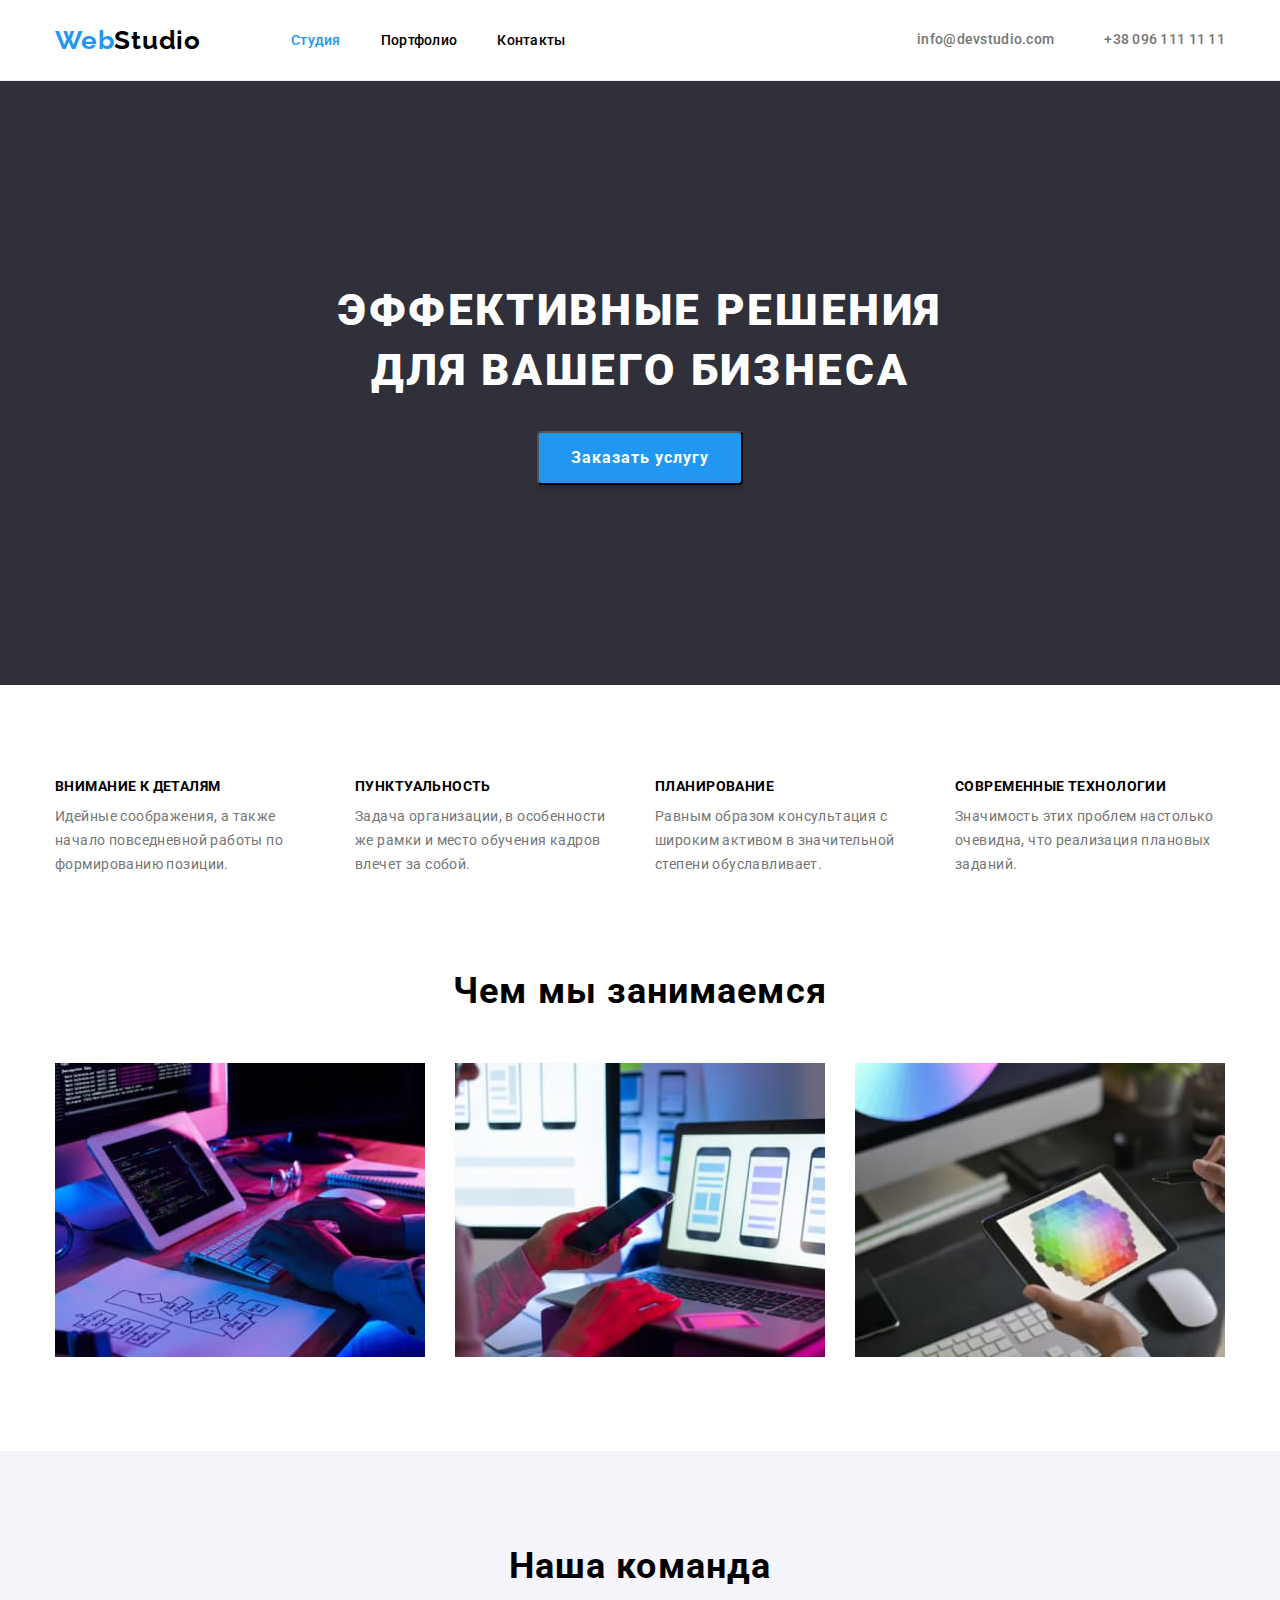
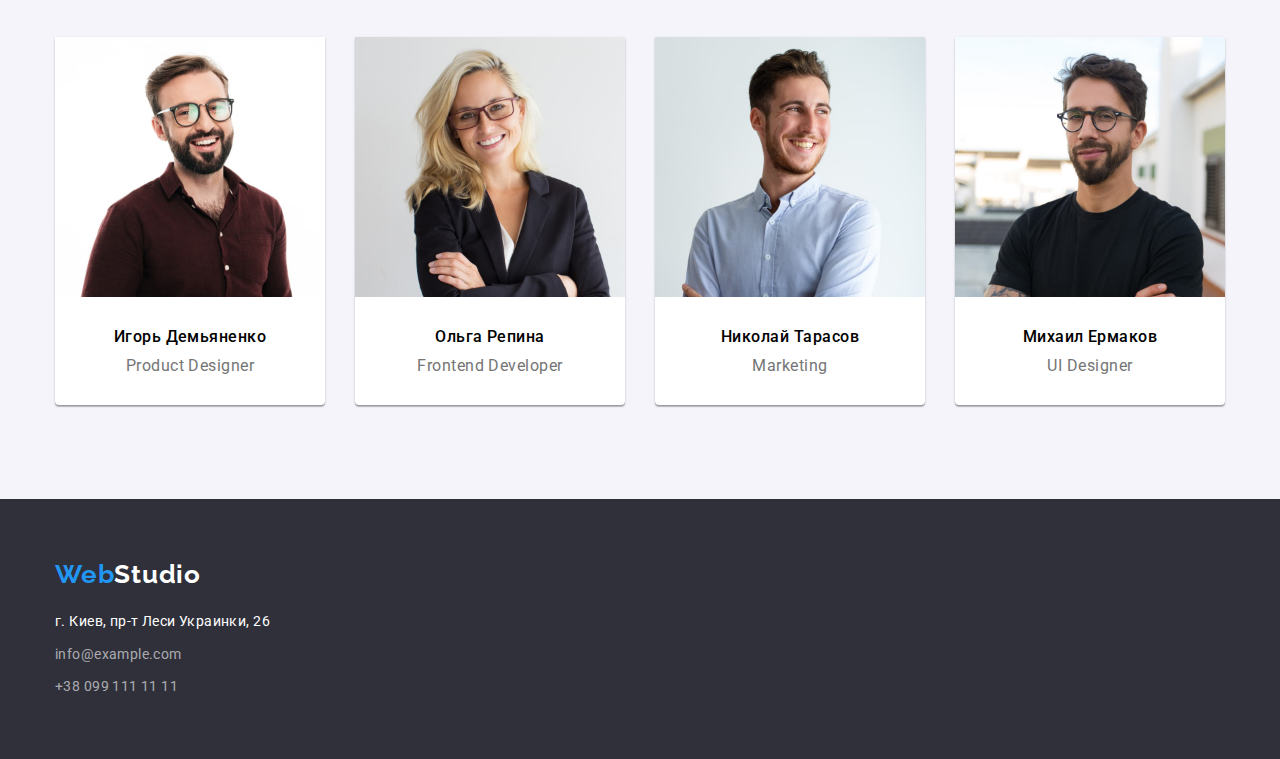
==== index.html @ 09a931b0 "Оптимізація зображень, іконок, створення спрайту" ====
<!DOCTYPE html>
<html lang="ru">
<head>
    <meta charset="UTF-8">
    <meta name="viewport" content="width=device-width, initial-scale=1.0">
    <title>Веб Студия</title>
    <link rel="stylesheet" href="https://cdnjs.cloudflare.com/ajax/libs/modern-normalize/1.0.0/modern-normalize.min.css">
    <link rel="preconnect" href="https://fonts.gstatic.com">
    <link href="https://fonts.googleapis.com/css2?family=Raleway:wght@700&family=Roboto:wght@400;500;700;900&display=swap"
        rel="stylesheet">
    <link rel="stylesheet" href="./css/styles.css" />
</head>
<body>
     <header class="header">
            <div class="container">
                <nav class="navigation">
                    <a class="logo link" lang="en" href=""><span class="logo-part">Web</span>Studio</a>
                    <ul class="navigation-list list">
                        <li class="navigation-item link">
                            <a class="navigation-link link active" href="">Студия</a>
                        </li>
                        <li class="navigation-item link">
                            <a class="navigation-link link" href="./portfolio.html">Портфолио</a>
                        </li>
                        <li class="navigation-item link">
                            <a class="navigation-link link" href="">Контакты</a>
                        </li>
                    </ul>
                </nav>
                <ul class="contact-list list">
                    <li class="contact-items">
                        <a class="contact-mail link" href="mailto:info@devstudio.com">info@devstudio.com</a>
                    </li>
                    <li class="contact-items">
                        <a class="contact-tel link" href="tel:+380961111111">+38 096 111 11 11</a>
                    </li>
                </ul>
            </div>
    </header>    
        <main>
            <!--Секция Hero-->
            <section class="hero">
                <div class="container">
                    <h1 class="hero-title">Эффективные решения для вашего бизнеса</h1>
                    <button class="modal-btn" type="button">Заказать услугу</button>
                </div>
            </section>
            <!--Секция Преимущества-->
            <section class="advantages">
                <div class="container">
                    <h2 class="advantages-title visually-hidden">Преимущества Веб Студии</h2>
                    <ul class="advantages-list list">
                        <li class="advantages-list-item">
                            <h3 class="advantages-list-title">Внимание к деталям</h3>
                            <p class="advantages-description">Идейные соображения, а также начало повседневной работы по формированию
                                позиции.
                            </p>
                        </li>
                        <li class="advantages-list-item">
                            <h3 class="advantages-list-title">Пунктуальность</h3>
                            <p class="advantages-description">Задача организации, в особенности же рамки и место обучения кадров влечет за
                                собой.
                            </p>
                        </li>
                        <li class="advantages-list-item">
                            <h3 class="advantages-list-title">Планирование</h3>
                            <p class="advantages-description">Равным образом консультация с широким активом в значительной степени
                                обуславливает.
                            </p>
                        </li>
                        <li class="advantages-list-item">
                            <h3 class="advantages-list-title">Современные технологии</h3>
                            <p class="advantages-description">Значимость этих проблем настолько очевидна, что реализация плановых заданий.
                            </p>
                        </li>
                    </ul>
                </div>
            </section>
            <!--Род деятельности-->
            <section class="company-skills">
                <div class="container">
                    <h2 class="company-description">Чем мы занимаемся</h2>
                    <ul class="skills list">
                        <li class="skills-gallary-item">
                            <img class="skills-images" src="./images/what-we-do/img-1.jpg" width="370" height="294"
                                alt="Веб разработчик стилизирует сайт с помощью каскадной таблицы стилей." />
                        </li>
                        <li class="skills-gallary-item">
                            <img class="skills-images" src="./images/what-we-do/img-2.jpg" width="370" height="294"
                                alt="Веб дизайнер подбирает дизайн сайта для мобильного телефона." />
                        </li>
                        <li class="skills-gallary-item">
                            <img class="skills-images" src="./images/what-we-do/img-3.jpg" width="370" height="294"
                                alt="Веб дизайнер смотрит на палитру цветов на планшете." />
                        </li>
                    </ul>
                </div>
            </section>
            <!--Наша команда-->
            <section class="team">
                <div class="container">
                    <h2 class="company-description">Наша команда</h2>
                    <ul class="team-list list">
                        <li class="team-list-item">
                            <img class="team-member-photo" src="./images/team/img.jpg" width="270" height="260"
                                alt="Улыбающийся парень с бородой, в очках, бордовой рубашке." />
                           <div class="team-member-description">
                                <h3 class="team-member-name">Игорь Демьяненко</h3>
                                <p class="team-member-job" lang="en">Product Designer</p>
                           </div>
                        </li>
                        <li class="team-list-item">
                            <img class="team-member-photo" src="./images/team/img-1.jpg" width="270" height="260"
                                alt="Улыбающаяся девушка блондинка, в очках и темно-сером пиджаке." />
                            <div class="team-member-description">
                                <h3 class="team-member-name">Ольга Репина</h3>
                                <p class="team-member-job" lang="en">Frontend Developer</p>
                            </div>
                        </li>
                        <li class="team-list-item">
                            <img class="team-member-photo" src="./images/team/img-2.jpg" width="270" height="260"
                                alt="Улыбающийся парень, смотрящий в сторону, в голубой рубашке." />
                            <div class="team-member-description">
                                <h3 class="team-member-name">Николай Тарасов</h3>
                                <p class="team-member-job" lang="en">Marketing</p>
                            </div>
                        </li>
                        <li class="team-list-item">
                            <img class="team-member-photo" src="./images/team/img-3.jpg" width="270" height="260"
                                alt="Улыбающийся парень с бородой, в очках и в черной футболке." />
                           <div class="team-member-description">
                                <h3 class="team-member-name">Михаил Ермаков</h3>
                                <p class="team-member-job" lang="en">UI Designer</p>
                           </div>
                        </li>
                    </ul>
                </div>
            </section>
        </main>
     <footer class="footer">    
            <div class="container">
                <a class="logo link" lang="en" href=""><span class="logo-part">Web</span><span
                        class="logo-dark-background">Studio</span></a>
                <address class="address">
                    <ul class="address-list list">
                        <li class="address-list-item">
                            <a class="address-link link" href="https://goo.gl/maps/c7qryHXfXwKfHJzUA" target="_blank"
                                rel="noopener noreferrer">г. Киев, пр-т Леси Украинки, 26</a>
                        </li>
                        <li class="address-list-item">
                            <a class="address-contact link" href="mailto:info@example.com">info@example.com</a>
                        </li>
                        <li class="address-list-item">
                            <a class="address-contact link" href="tel:+380991111111">+38 099 111 11 11</a>
                        </li>
                    </ul>
                </address>
            </div>
    </footer>
</body>
</html>
---- css/styles.css ----
/* ------COMPONENTS----- */
:root {
  --main-font: 'Roboto', sans-serif;
  --secondary-font: 'Raleway', sans-serif;
  --accent-color: #2196f3;
  --first-alternative-accent-color: #188ce8;
  --second-alternative-accent-color: #2196f3;
  --first-text-color: #212121;
  --second-text-color: #757575;
  --alternative-second-text-color: rgba(255, 255, 255, 0.6);
  --third-text-color: #ffffff;
  --light-background-color: #f5f4fa;
  --dark-background-color: #2f303a;
  --btn-box-shadow-color: 0px 4px 4px rgba(0, 0, 0, 0.15);
  --logo-light-theme-color: #000;
}

body {
  font-family: var(--main-font);
  color: var(--main-text-color);
}

.link {
  text-decoration: none;
  color: var(--main-text-color);
}

.list {
  list-style: none;
}

.address {
  font-style: normal;
}

.active {
  color: var(--accent-color);
}

h1,
h2,
h3,
h4,
h5,
h6,
p {
  margin: 0;
}

ul,
ol {
  margin: 0;
  padding: 0;
}

img {
  display: block;
}

.visually-hidden {
  position: absolute !important;
  clip: rect(1px 1px 1px 1px); /* IE6, IE7 */
  clip: rect(1px, 1px, 1px, 1px);
  padding: 0 !important;
  border: 0 !important;
  height: 1px !important;
  width: 1px !important;
  overflow: hidden;
}
/* ------END COMPONENTS----- */

/* HEADER */

.header {
  display: flex;
  align-items: center;
  border-bottom: 1px solid #ececec;
}

.container {
  margin: 0 auto;
  padding: 0 15px;
  width: 1200px;
}

.header .container {
  display: flex;
  align-items: center;
}

.navigation {
  display: flex;
  align-items: center;
}

.navigation-list {
  display: flex;
  align-items: center;
}

.contact-list,
.contact-items {
  display: flex;
  align-items: center;
}

.contact-list {
  margin-left: auto;
}

.contact-items:not(:last-child) {
  margin-right: 50px;
}

.logo {
  font-family: var(--secondary-font);
  font-weight: 700;
  font-size: 26px;
  line-height: 1.19;
  letter-spacing: 0.03em;
  color: var(--logo-light-theme-color);
  margin-right: 90px;
  padding-top: 24px;
  padding-bottom: 24px;
}

.logo-part {
  color: var(--accent-color);
}

.navigation-item:not(:last-child) {
  margin-right: 40px;
}

.navigation-link {
  font-weight: 500;
  font-size: 14px;
  line-height: 1.14;
  letter-spacing: 0.02em;
}

.navigation-link:hover,
.navigation-link:focus,
.contact:hover,
.contact:focus {
  color: var(--accent-color);
}

.navigation-link,
.contact-mail,
.contact-tel {
  padding-top: 32px;
  padding-bottom: 32px;
}

.contact-mail,
.contact-tel {
  font-weight: 500;
  font-size: 14px;
  line-height: 1.14;
  letter-spacing: 0.02em;
  color: var(--second-text-color);
}

/* HEADER END */

/* HERO */

.hero {
  background-color: var(--dark-background-color);
  text-align: center;
}

.hero .container {
  text-align: center;
  padding-top: 200px;
  padding-bottom: 200px;
}

.hero-title {
  font-weight: 900;
  font-size: 44px;
  line-height: 1.36;
  text-align: center;
  letter-spacing: 0.06em;
  text-transform: uppercase;
  color: var(--third-text-color);
  max-width: 696px;
  margin-left: auto;
  margin-right: auto;
  margin-bottom: 30px;
}

.modal-btn {
  font-family: inherit;
  font-weight: 700;
  font-size: 16px;
  line-height: 1.88;
  text-align: center;
  letter-spacing: 0.06em;
  cursor: pointer;
  border-radius: 4px;
  color: var(--third-text-color);
  background-color: var(--accent-color);
  box-shadow: var(--btn-box-shadow-color);
  min-width: 200px;
  padding: 10px 32px;
}

.modal-btn:hover,
.modal-btn:focus {
  background-color: var(--first-alternative-accent-color);
}

/* HERO END */

/* ПРЕИМУЩЕСТВА */

.advantages {
  padding-top: 94px;
  padding-bottom: 47px;
}

.advantages .container {
  display: flex;
}

.advantages-list {
  display: flex;
  margin-left: -30px;
  margin-top: -30px;
}

.advantages-list-item {
  flex-basis: calc((100% - 120px) / 4);
  margin-left: 30px;
  margin-top: 30px;
}

.advantages-list-title {
  font-weight: 700;
  font-size: 14px;
  line-height: 1.14;
  letter-spacing: 0.03em;
  text-transform: uppercase;
  margin-bottom: 10px;
}

.advantages-description {
  font-size: 14px;
  line-height: 1.71;
  letter-spacing: 0.03em;
  color: var(--second-text-color);
}

/* ПРЕИМУЩЕСТВА END */

/*РОД ДЕЯТЕЛЬНОСТИ*/

.company-skills {
  padding-top: 47px;
  padding-bottom: 94px;
}

.skills {
  display: flex;
  flex-wrap: wrap;
  margin-left: -30px;
  margin-top: -30px;
}

.company-description {
  font-weight: 700;
  font-size: 36px;
  line-height: 1.17;
  text-align: center;
  letter-spacing: 0.03em;
  margin-bottom: 50px;
}

.skills-gallary-item {
  flex-basis: calc((100% - 90px) / 3);
  margin-left: 30px;
  margin-top: 30px;
}

/* END - РОД ДЕЯТЕЛЬНОСТИ */

/* НАША КОМАНДА */

.team {
  background-color: var(--light-background-color);
  padding-bottom: 94px;
  padding-top: 94px;
}

.team-list {
  display: flex;
  flex-wrap: wrap;
  margin-left: -30px;
  margin-top: -30px;
}

.team-list-item {
  box-shadow: 0px 1px 3px rgba(0, 0, 0, 0.12), 0px 1px 1px rgba(0, 0, 0, 0.14),
    0px 2px 1px rgba(0, 0, 0, 0.2);
  border-radius: 0px 0px 4px 4px;
  background-color: var(--third-text-color);
  flex-basis: calc((100% - 120px) / 4);
  margin-left: 30px;
  margin-top: 30px;
}

.team-member-description {
  padding: 30px 15px;
}

.team-member-name {
  font-weight: 500;
  font-size: 16px;
  line-height: 19px;
  text-align: center;
  letter-spacing: 0.03em;
  margin-bottom: 10px;
}

.team-member-job {
  font-size: 16px;
  line-height: 19px;
  text-align: center;
  letter-spacing: 0.03em;
  color: var(--second-text-color);
}

/* НАША КОМАНДА END*/

/* GALLERY */

.project-gallery {
  padding-bottom: 94px;
  padding-top: 94px;
}

.filter-btn-list {
  display: flex;
  text-align: center;
}

.filter-btn-list {
  justify-content: center;
  margin-bottom: 50px;
}

.filter-btn-list-items:not(:last-child) {
  margin-right: 8px;
}

.filter-btn {
  font-family: inherit;
  font-weight: 500;
  font-size: 16px;
  line-height: 1.62;
  text-align: center;
  letter-spacing: 0.03em;
  cursor: pointer;
  background-color: var(--light-background-color);
  border-radius: 4px;
  border: none;
  padding: 6px 22px;
}

.filter-btn:hover,
.filter-btn:focus {
  background-color: var(--second-alternative-accent-color);
  color: var(--third-text-color);
}

.project-list {
  display: flex;
  flex-wrap: wrap;
  margin-left: -30px;
  margin-top: -30px;
}

.project-item {
  flex-basis: calc((100% - 270px) / 3);
  margin-left: 30px;
  margin-top: 30px;
}

.project-item-description {
  padding: 20px 24px;
  border: 1px solid #eeeeee;
  border-top: none;
}

.project-title {
  font-weight: 700;
  font-size: 18px;
  line-height: 2;
  letter-spacing: 0.06em;
  margin-bottom: 4px;
}

.project-description {
  font-size: 16px;
  line-height: 1.88;
  letter-spacing: 0.03em;
  color: var(--second-text-color);
}

/* WORK GALLERY END*/

/* FOOTER */
.footer {
  background-color: var(--dark-background-color);
  padding-top: 60px;
  padding-bottom: 60px;
}

.address-list,
.address-list-item,
.address-contact {
  display: flex;
  flex-direction: column;
}

.footer .logo {
  display: block;
  margin-right: 0;
  margin-bottom: 20px;
  padding: 0;
}

.logo-dark-background {
  color: var(--third-text-color);
}

.address-link {
  font-size: 14px;
  line-height: 1.71;
  letter-spacing: 0.03em;
  color: var(--third-text-color);
}

.address-contact {
  font-size: 14px;
  line-height: 1.71;
  letter-spacing: 0.03em;
  color: var(--alternative-second-text-color);
  display: block;
}

.address-list-item:not(:last-child) {
  margin-bottom: 9px;
}

.address-contact:hover,
.address-contact:focus {
  color: var(--accent-color);
}
/* FOOTER END*/
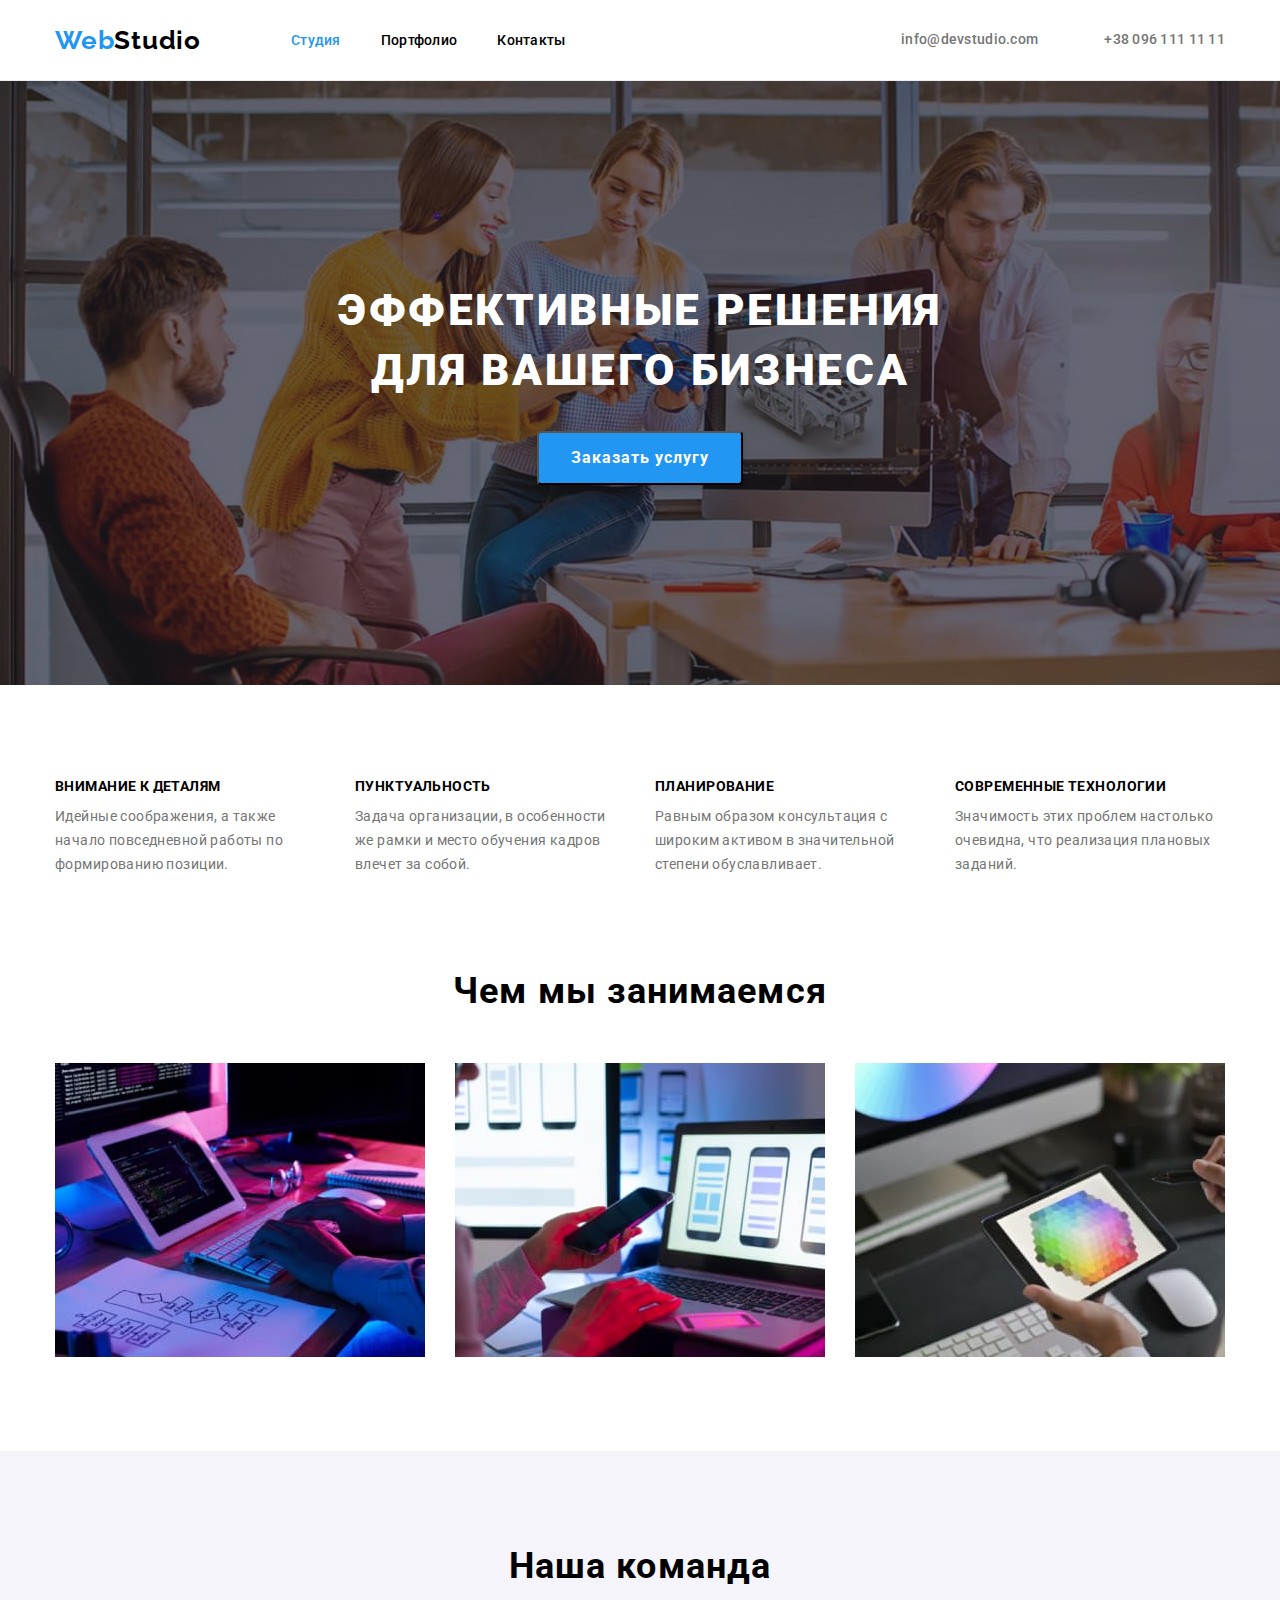
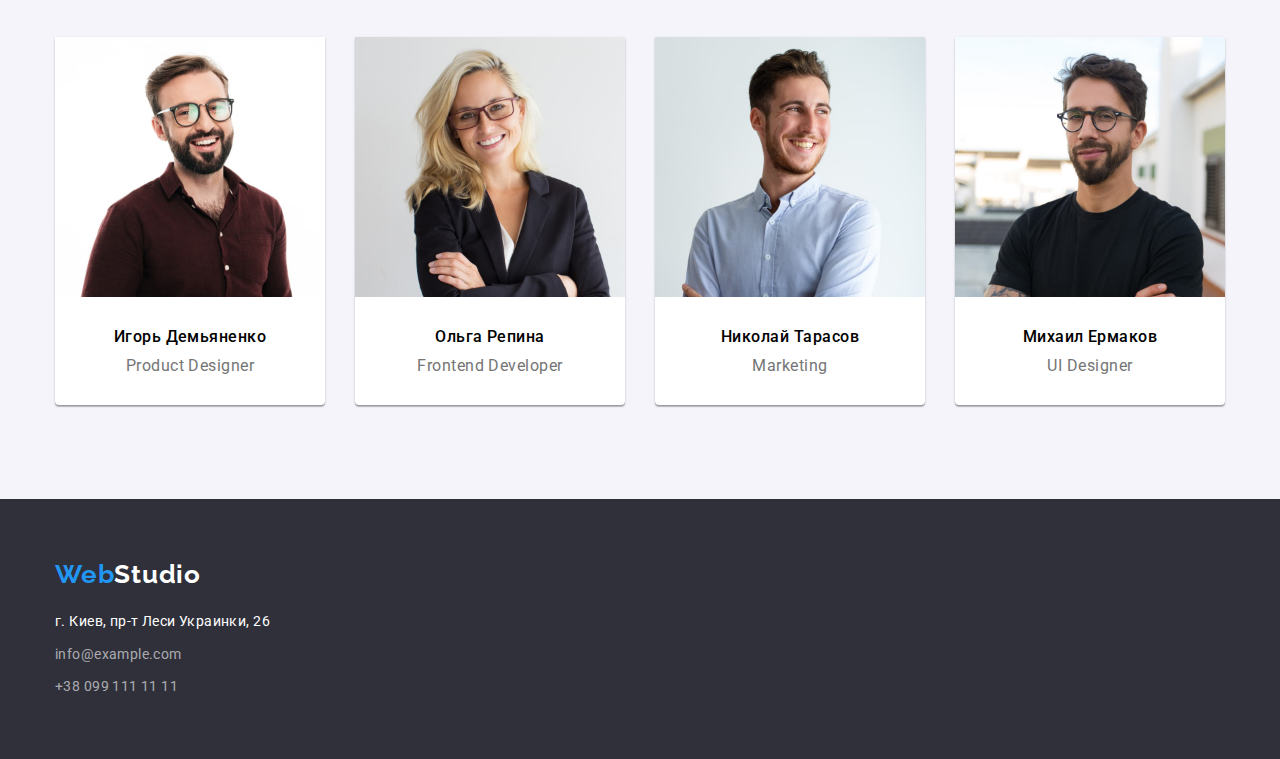
==== commit 9aa1ab7d: "Повна переробка спрайту (свг додані без попередньої оптимізації за Репетою)" ====
--- a/index.html
+++ b/index.html
@@ -29,10 +29,16 @@
                 </nav>
                 <ul class="contact-list list">
                     <li class="contact-items">
-                        <a class="contact-mail link" href="mailto:info@devstudio.com">info@devstudio.com</a>
+                        <a class="contact-mail link" href="mailto:info@devstudio.com">
+                            <svg class="contact-mail-icon icon" width="16" height="12">
+                                <use href="./images/icons.svg#icon-envelope-hover"></use>
+                            </svg>info@devstudio.com</a>
                     </li>
                     <li class="contact-items">
-                        <a class="contact-tel link" href="tel:+380961111111">+38 096 111 11 11</a>
+                        <a class="contact-tel link" href="tel:+380961111111">
+                            <svg class="contact-tel-icon icon" width="16" height="12">
+                                <use href="./images/icons.svg#icon-smartphone"></use>
+                            </svg>+38 096 111 11 11</a>
                     </li>
                 </ul>
             </div>
--- a/css/styles.css
+++ b/css/styles.css
@@ -142,7 +142,13 @@
 .navigation-link:hover,
 .navigation-link:focus,
 .contact:hover,
-.contact:focus {
+.contact:focus,
+.contact-mail:hover,
+.contact-mail:focus,
+.contact-tel:hover,
+.contact-tel:focus,
+.contact-tel-icon:hover,
+.contact-tel-icon:focus {
   color: var(--accent-color);
 }
 
@@ -153,6 +159,10 @@
   padding-bottom: 32px;
 }
 
+.contact-mail-icon {
+  margin-right: 10px;
+}
+
 .contact-mail,
 .contact-tel {
   font-weight: 500;
@@ -167,8 +177,16 @@
 /* HERO */
 
 .hero {
+  text-align: center;
+  max-width: 1600px;
   background-color: var(--dark-background-color);
-  text-align: center;
+  background-image: linear-gradient(
+      rgba(47, 48, 58, 0.4),
+      rgba(47, 48, 58, 0.4)
+    ),
+    url('../images/hero-bgi/background.jpg');
+  background-repeat: no-repeat;
+  background-size: cover;
 }
 
 .hero .container {
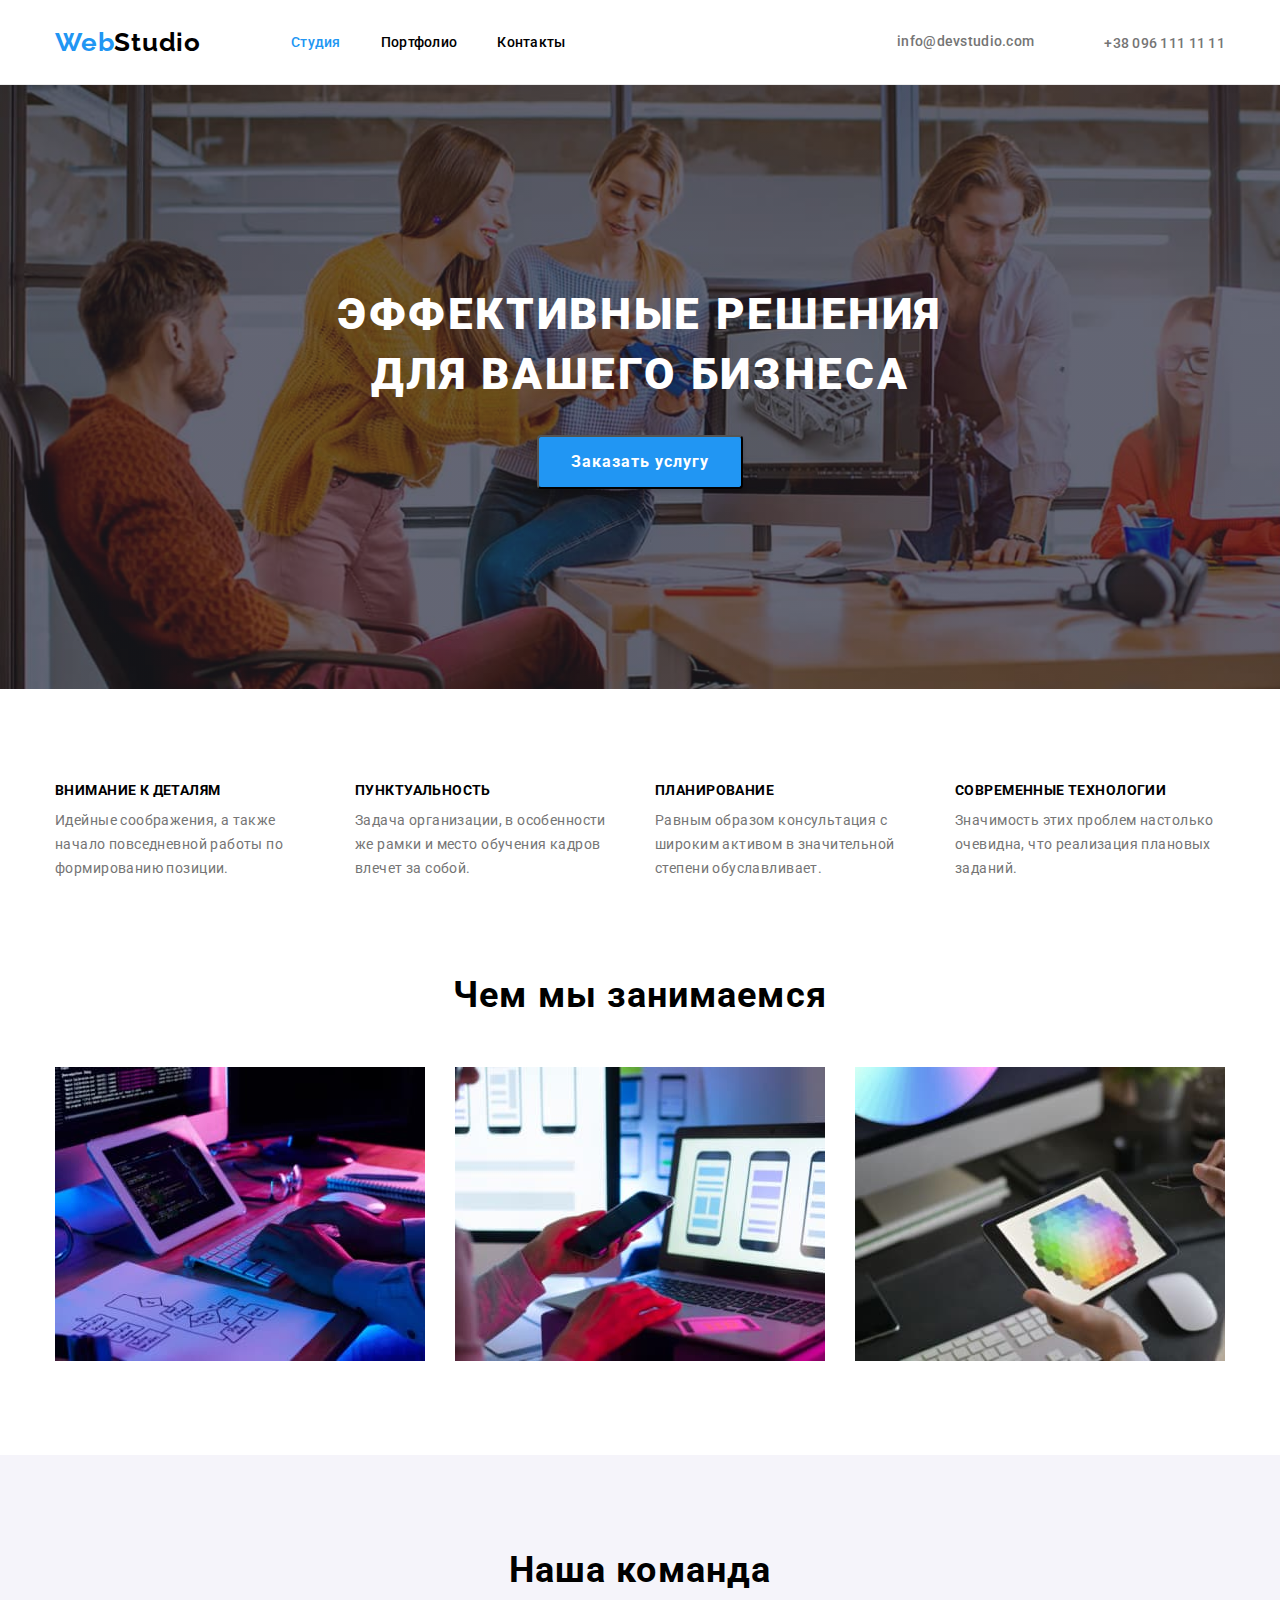
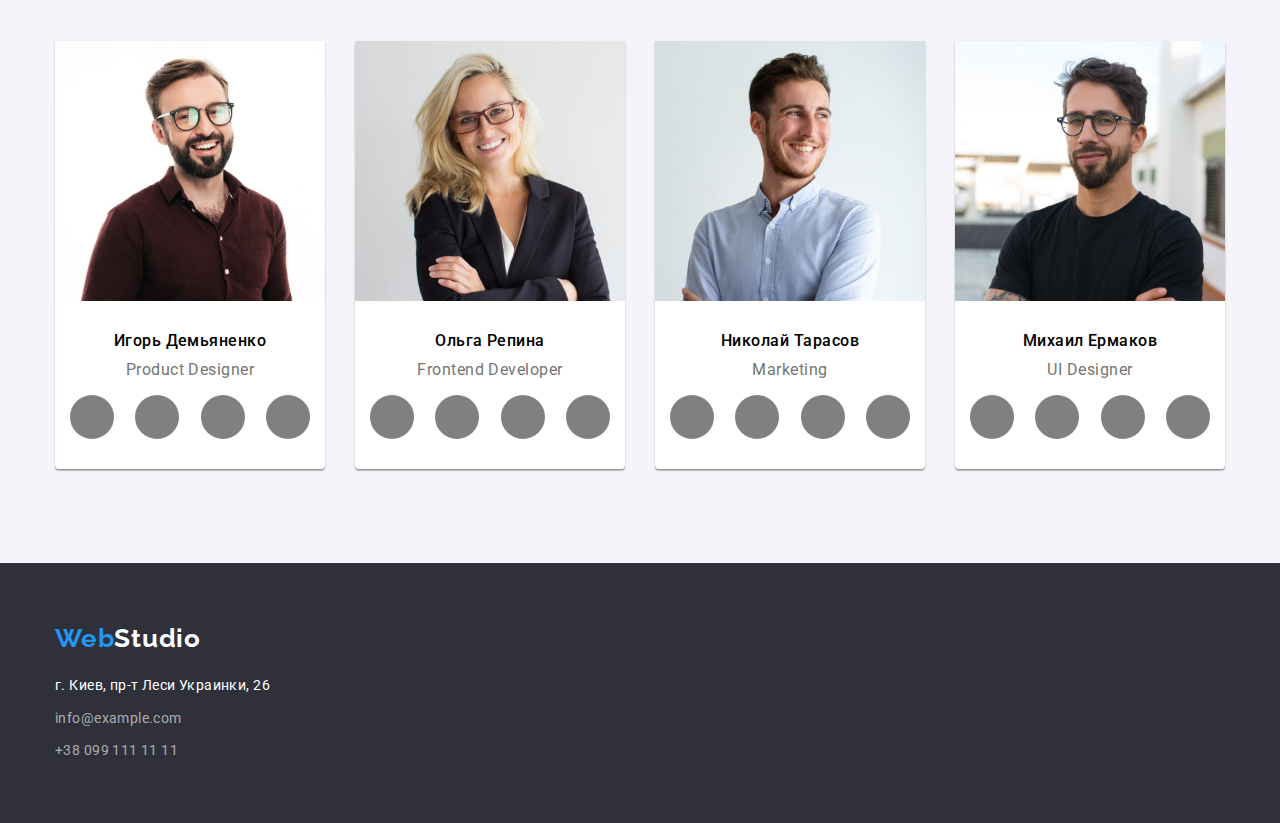
==== commit ff128383: "header icons + our team icons" ====
--- a/index.html
+++ b/index.html
@@ -30,13 +30,13 @@
                 <ul class="contact-list list">
                     <li class="contact-items">
                         <a class="contact-mail link" href="mailto:info@devstudio.com">
-                            <svg class="contact-mail-icon icon" width="16" height="12">
-                                <use href="./images/icons.svg#icon-envelope-hover"></use>
+                            <svg class="contact-mail-icon" width="16" height="12">
+                                <use href="./images/icons.svg#icon-envelope"></use>
                             </svg>info@devstudio.com</a>
                     </li>
                     <li class="contact-items">
                         <a class="contact-tel link" href="tel:+380961111111">
-                            <svg class="contact-tel-icon icon" width="16" height="12">
+                            <svg class="contact-tel-icon" width="10" height="16">
                                 <use href="./images/icons.svg#icon-smartphone"></use>
                             </svg>+38 096 111 11 11</a>
                     </li>
@@ -113,6 +113,36 @@
                            <div class="team-member-description">
                                 <h3 class="team-member-name">Игорь Демьяненко</h3>
                                 <p class="team-member-job" lang="en">Product Designer</p>
+                                <ul class="social-list">
+                                    <li class="social-list-item list">
+                                        <a href="" class="social-list-link link">
+                                            <svg class="social-list-icon" width="20" height="20">
+                                                <use href="./images/icons.svg#icon-instagram"></use>
+                                            </svg>
+                                        </a>
+                                    </li>
+                                    <li class="social-list-item list">
+                                        <a href="" class="social-list-link link">
+                                            <svg class="social-list-icon" width="20" height="20">
+                                                 <use href="./images/icons.svg#icon-twitter"></use>
+                                            </svg>
+                                        </a>
+                                    </li>
+                                    <li class="social-list-item list">
+                                        <a href="" class="social-list-link link">
+                                            <svg class="social-list-icon" width="20" height="20">
+                                                <use href="./images/icons.svg#icon-facebook"></use>
+                                            </svg>
+                                        </a>
+                                    </li>
+                                    <li class="social-list-item list">
+                                        <a href="" class="social-list-link link">
+                                            <svg class="social-list-icon" width="20" height="20">
+                                                <use href="./images/icons.svg#icon-linkedin"></use>
+                                         </svg>
+                                        </a>
+                                    </li>
+                                </ul>
                            </div>
                         </li>
                         <li class="team-list-item">
@@ -121,6 +151,36 @@
                             <div class="team-member-description">
                                 <h3 class="team-member-name">Ольга Репина</h3>
                                 <p class="team-member-job" lang="en">Frontend Developer</p>
+                                <ul class="social-list">
+                                    <li class="social-list-item list">
+                                        <a href="" class="social-list-link link">
+                                            <svg class="social-list-icon" width="20" height="20">
+                                                <use href="./images/icons.svg#icon-instagram"></use>
+                                            </svg>
+                                        </a>
+                                    </li>
+                                    <li class="social-list-item list">
+                                        <a href="" class="social-list-link link">
+                                            <svg class="social-list-icon" width="20" height="20">
+                                                <use href="./images/icons.svg#icon-twitter"></use>
+                                            </svg>
+                                        </a>
+                                    </li>
+                                    <li class="social-list-item list">
+                                        <a href="" class="social-list-link link">
+                                            <svg class="social-list-icon" width="20" height="20">
+                                                <use href="./images/icons.svg#icon-facebook"></use>
+                                            </svg>
+                                        </a>
+                                    </li>
+                                    <li class="social-list-item list">
+                                        <a href="" class="social-list-link link">
+                                            <svg class="social-list-icon" width="20" height="20">
+                                                <use href="./images/icons.svg#icon-linkedin"></use>
+                                            </svg>
+                                        </a>
+                                    </li>
+                                </ul>
                             </div>
                         </li>
                         <li class="team-list-item">
@@ -129,6 +189,36 @@
                             <div class="team-member-description">
                                 <h3 class="team-member-name">Николай Тарасов</h3>
                                 <p class="team-member-job" lang="en">Marketing</p>
+                                <ul class="social-list">
+                                    <li class="social-list-item list">
+                                        <a href="" class="social-list-link link">
+                                            <svg class="social-list-icon" width="20" height="20">
+                                                <use href="./images/icons.svg#icon-instagram"></use>
+                                            </svg>
+                                        </a>
+                                    </li>
+                                    <li class="social-list-item list">
+                                        <a href="" class="social-list-link link">
+                                            <svg class="social-list-icon" width="20" height="20">
+                                                <use href="./images/icons.svg#icon-twitter"></use>
+                                            </svg>
+                                        </a>
+                                    </li>
+                                    <li class="social-list-item list">
+                                        <a href="" class="social-list-link link">
+                                            <svg class="social-list-icon" width="20" height="20">
+                                                <use href="./images/icons.svg#icon-facebook"></use>
+                                            </svg>
+                                        </a>
+                                    </li>
+                                    <li class="social-list-item list">
+                                        <a href="" class="social-list-link link">
+                                            <svg class="social-list-icon" width="20" height="20">
+                                                <use href="./images/icons.svg#icon-linkedin"></use>
+                                            </svg>
+                                        </a>
+                                    </li>
+                                </ul>
                             </div>
                         </li>
                         <li class="team-list-item">
@@ -137,6 +227,36 @@
                            <div class="team-member-description">
                                 <h3 class="team-member-name">Михаил Ермаков</h3>
                                 <p class="team-member-job" lang="en">UI Designer</p>
+                                <ul class="social-list">
+                                    <li class="social-list-item list">
+                                        <a href="" class="social-list-link link">
+                                            <svg class="social-list-icon" width="20" height="20">
+                                                <use href="./images/icons.svg#icon-instagram"></use>
+                                            </svg>
+                                        </a>
+                                    </li>
+                                    <li class="social-list-item list">
+                                        <a href="" class="social-list-link link">
+                                            <svg class="social-list-icon" width="20" height="20">
+                                                <use href="./images/icons.svg#icon-twitter"></use>
+                                            </svg>
+                                        </a>
+                                    </li>
+                                    <li class="social-list-item list">
+                                        <a href="" class="social-list-link link">
+                                            <svg class="social-list-icon" width="20" height="20">
+                                                <use href="./images/icons.svg#icon-facebook"></use>
+                                            </svg>
+                                        </a>
+                                    </li>
+                                    <li class="social-list-item list">
+                                        <a href="" class="social-list-link link">
+                                            <svg class="social-list-icon" width="20" height="20">
+                                                <use href="./images/icons.svg#icon-linkedin"></use>
+                                            </svg>
+                                        </a>
+                                    </li>
+                                </ul>
                            </div>
                         </li>
                     </ul>
--- a/css/styles.css
+++ b/css/styles.css
@@ -3,8 +3,7 @@
   --main-font: 'Roboto', sans-serif;
   --secondary-font: 'Raleway', sans-serif;
   --accent-color: #2196f3;
-  --first-alternative-accent-color: #188ce8;
-  --second-alternative-accent-color: #2196f3;
+  --alternative-accent-color: #188ce8;
   --first-text-color: #212121;
   --second-text-color: #757575;
   --alternative-second-text-color: rgba(255, 255, 255, 0.6);
@@ -146,10 +145,13 @@
 .contact-mail:hover,
 .contact-mail:focus,
 .contact-tel:hover,
-.contact-tel:focus,
-.contact-tel-icon:hover,
-.contact-tel-icon:focus {
+.contact-tel:focus {
   color: var(--accent-color);
+}
+
+.contact-mail:hover .contact-mail-icon,
+.contact-mail:focus .contact-tel-icon {
+  fill: currentColor;
 }
 
 .navigation-link,
@@ -158,9 +160,10 @@
   padding-top: 32px;
   padding-bottom: 32px;
 }
-
-.contact-mail-icon {
+.contact-mail-icon,
+.contact-tel-icon {
   margin-right: 10px;
+  cursor: pointer;
 }
 
 .contact-mail,
@@ -179,6 +182,7 @@
 .hero {
   text-align: center;
   max-width: 1600px;
+  margin: 0 auto;
   background-color: var(--dark-background-color);
   background-image: linear-gradient(
       rgba(47, 48, 58, 0.4),
@@ -227,7 +231,7 @@
 
 .modal-btn:hover,
 .modal-btn:focus {
-  background-color: var(--first-alternative-accent-color);
+  background-color: var(--alternative-accent-color);
 }
 
 /* HERO END */
@@ -348,6 +352,33 @@
   text-align: center;
   letter-spacing: 0.03em;
   color: var(--second-text-color);
+  margin-bottom: 16px;
+}
+
+.social-list-link {
+  display: flex;
+  align-items: center;
+  justify-content: center;
+  width: 44px;
+  height: 44px;
+  border-radius: 50%;
+  background-color: grey;
+}
+
+.social-list-link:hover .social-list-icon,
+.social-list-link:focus .social-list-icon {
+  fill: var(--third-text-color);
+}
+
+.social-list-link:hover,
+.social-list-link:focus {
+  background-color: var(--accent-color);
+}
+
+.social-list {
+  display: flex;
+  align-items: center;
+  justify-content: space-between;
 }
 
 /* НАША КОМАНДА END*/
@@ -389,7 +420,7 @@
 
 .filter-btn:hover,
 .filter-btn:focus {
-  background-color: var(--second-alternative-accent-color);
+  background-color: var(--accent-color);
   color: var(--third-text-color);
 }
 
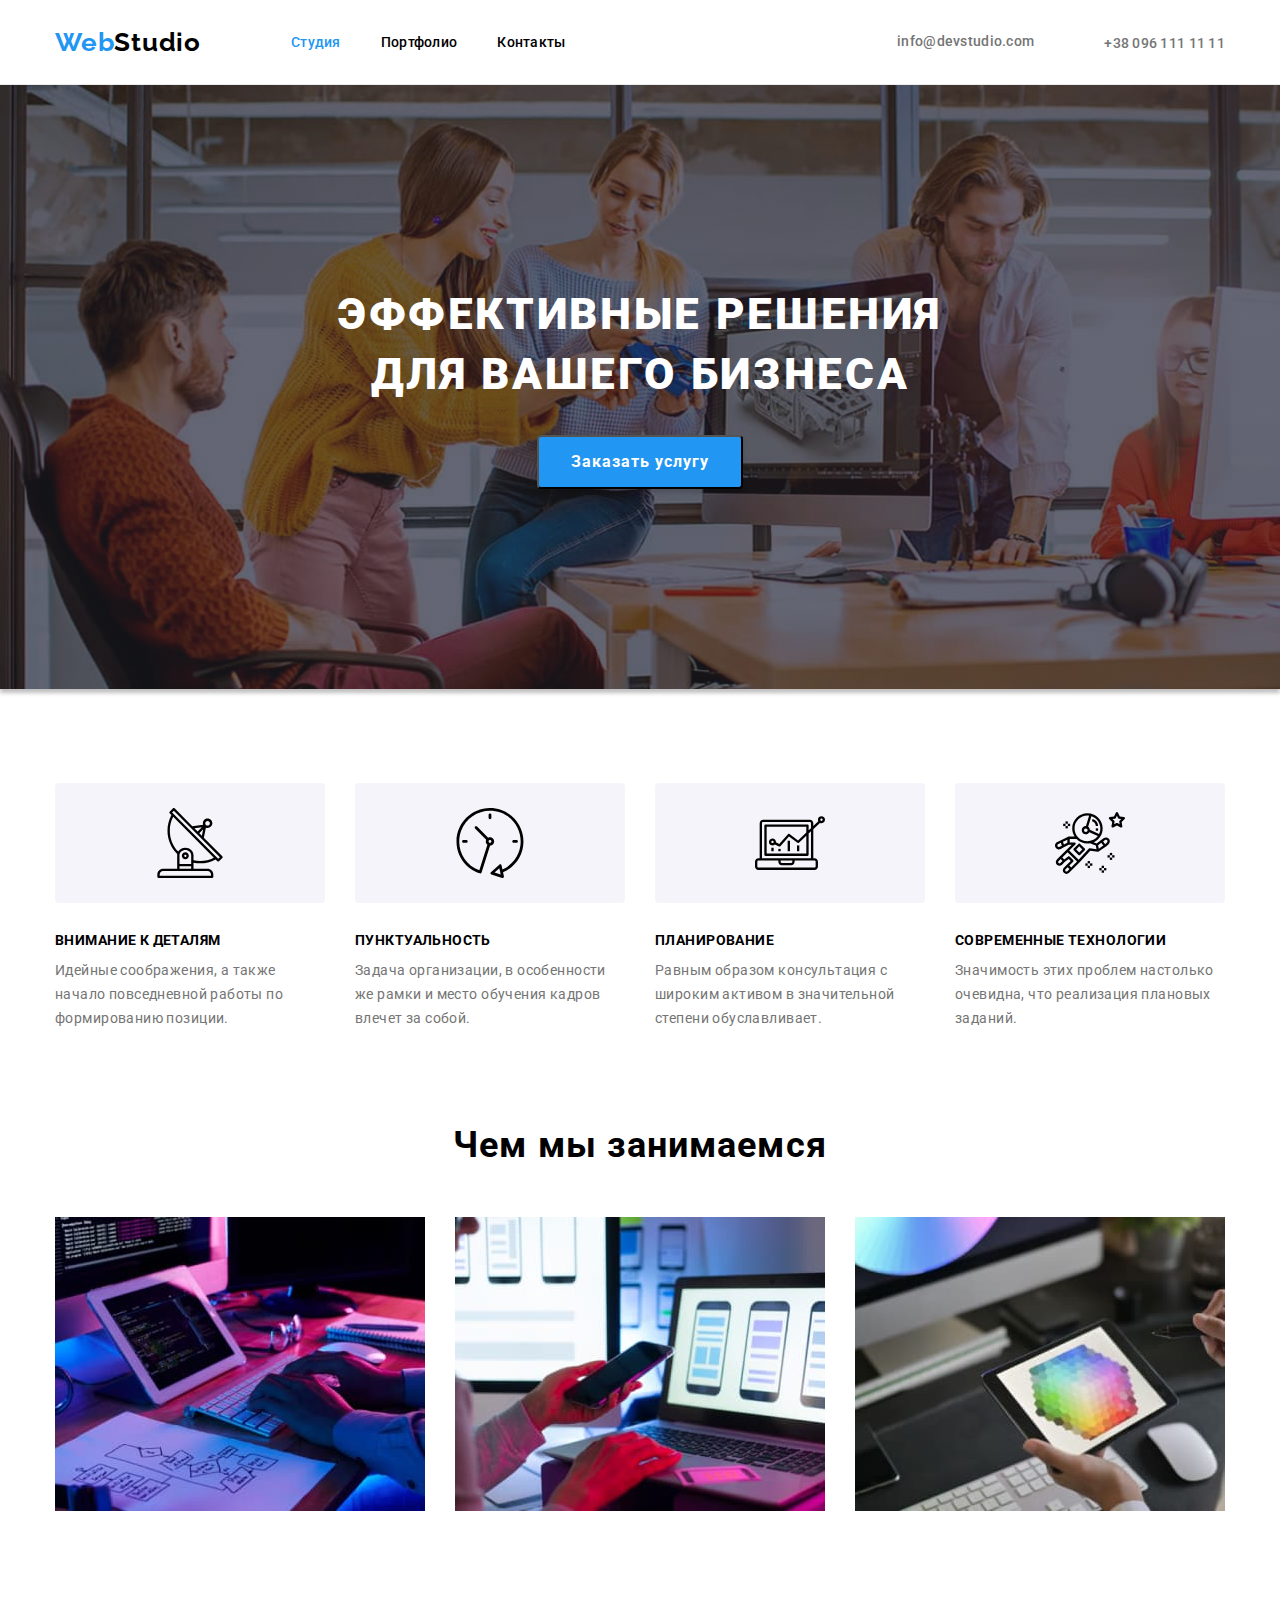
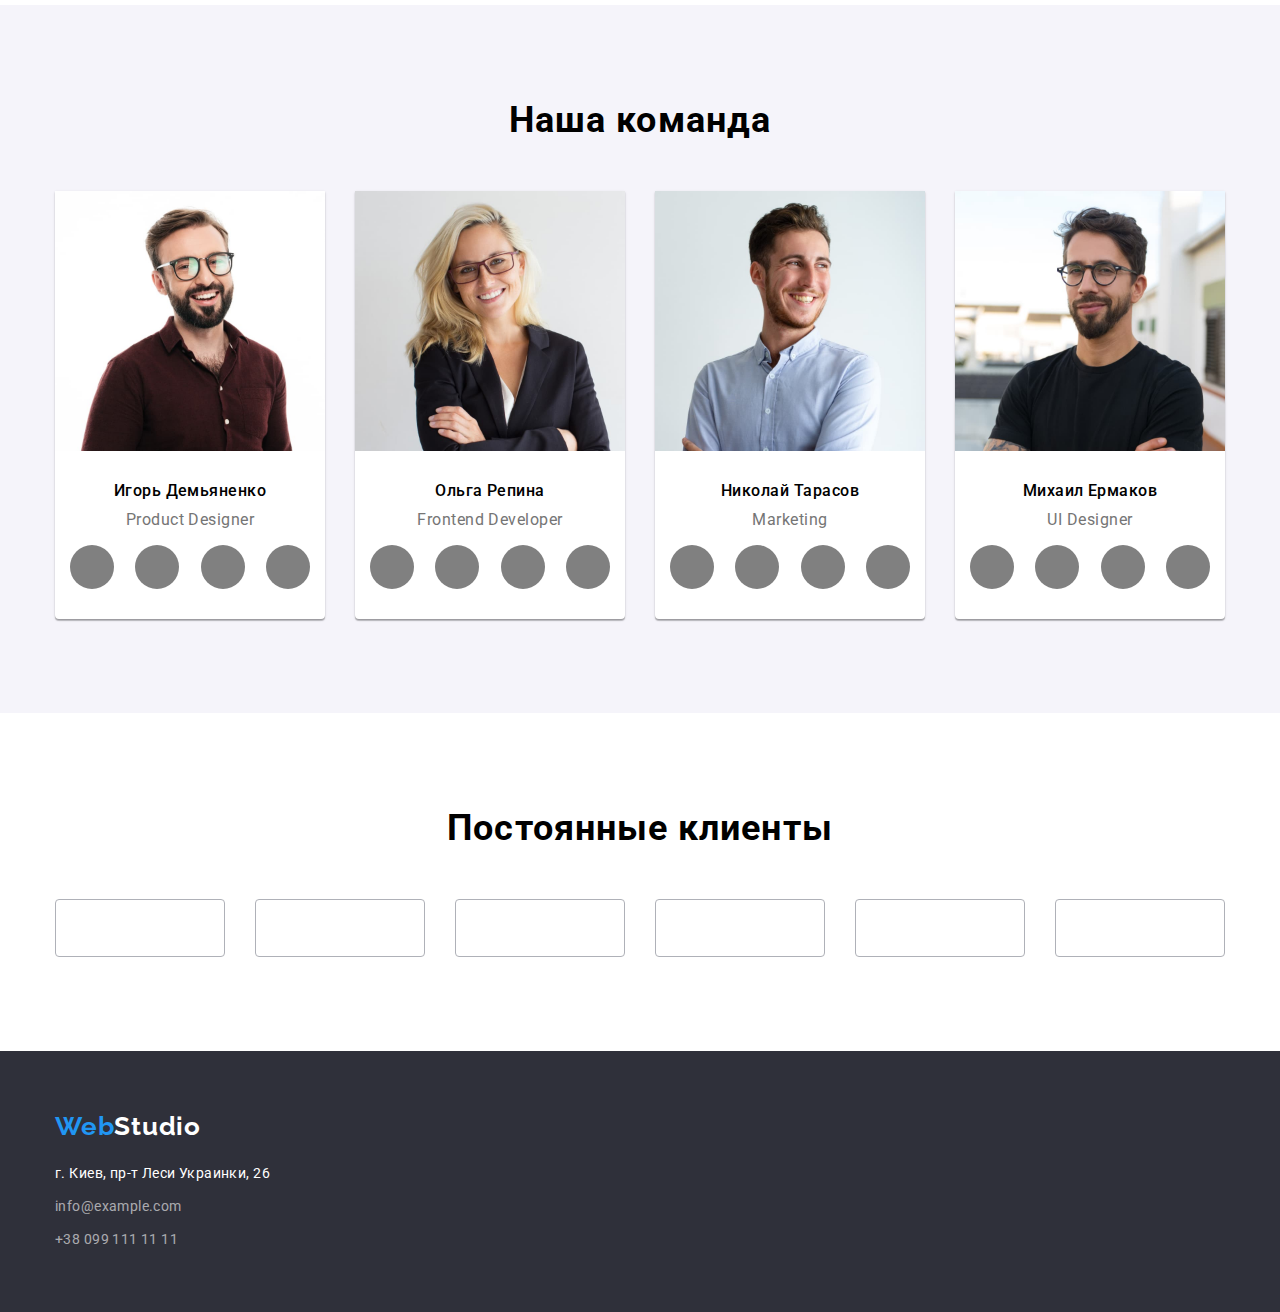
==== commit cb4456cf: "секция постоянные клиенты+преимущества" ====
--- a/index.html
+++ b/index.html
@@ -55,26 +55,47 @@
             <section class="advantages">
                 <div class="container">
                     <h2 class="advantages-title visually-hidden">Преимущества Веб Студии</h2>
+                    
                     <ul class="advantages-list list">
                         <li class="advantages-list-item">
+                            <div class="advantages-icon-box">
+                                <svg class="advantages-icon" width="70" height="70">
+                                    <use href="./images/icons.svg#icon-antenna"></use>
+                                </svg>
+                            </div>
                             <h3 class="advantages-list-title">Внимание к деталям</h3>
                             <p class="advantages-description">Идейные соображения, а также начало повседневной работы по формированию
                                 позиции.
                             </p>
                         </li>
                         <li class="advantages-list-item">
+                            <div class="advantages-icon-box">
+                                <svg class="advantages-icon" width="70" height="70">
+                                    <use href="./images/icons.svg#icon-clock"></use>
+                                </svg>
+                            </div>
                             <h3 class="advantages-list-title">Пунктуальность</h3>
                             <p class="advantages-description">Задача организации, в особенности же рамки и место обучения кадров влечет за
                                 собой.
                             </p>
                         </li>
                         <li class="advantages-list-item">
+                            <div class="advantages-icon-box">
+                                <svg class="advantages-icon" width="70" height="70">
+                                    <use href="./images/icons.svg#icon-diagram"></use>
+                                </svg>
+                            </div>
                             <h3 class="advantages-list-title">Планирование</h3>
                             <p class="advantages-description">Равным образом консультация с широким активом в значительной степени
                                 обуславливает.
                             </p>
                         </li>
                         <li class="advantages-list-item">
+                            <div class="advantages-icon-box">
+                                <svg class="advantages-icon" width="70" height="70">
+                                    <use href="./images/icons.svg#icon-astronaut"></use>
+                                </svg>
+                            </div>
                             <h3 class="advantages-list-title">Современные технологии</h3>
                             <p class="advantages-description">Значимость этих проблем настолько очевидна, что реализация плановых заданий.
                             </p>
@@ -258,6 +279,57 @@
                                     </li>
                                 </ul>
                            </div>
+                        </li>
+                    </ul>
+                </div>
+            </section>
+
+            <!--Секция Клиенты-->
+            <section class="regular-customers">
+                <div class="container">
+                    <h2 class="company-description">Постоянные клиенты</h2>
+                      <ul class="regular-customers-list list">
+                        <li class="regular-customers-list-item">
+                            <a class="regular-customers-icon-box">
+                                <svg class="regular-customers-icon" width="44" height="49">
+                                    <use href="./images/icons.svg#icon-logo-1"></use>
+                                </svg>
+                            </a>
+                        </li>
+                        <li class="regular-customers-list-item">
+                            <a class="regular-customers-icon-box">
+                                <svg class="regular-customers-icon" width="40" height="52">
+                                    <use href="./images/icons.svg#icon-logo-2"></use>
+                                </svg>
+                            </a>
+                        </li>
+                        <li class="regular-customers-list-item">
+                            <a class="regular-customers-icon-box">
+                                <svg class="regular-customers-icon" width="41" height="42">
+                                    <use href="./images/icons.svg#icon-logo-3"></use>
+                                </svg>
+                            </a>
+                        </li>
+                        <li class="regular-customers-list-item">
+                            <a class="regular-customers-icon-box">
+                                <svg class="regular-customers-icon" width="80" height="42">
+                                    <use href="./images/icons.svg#icon-logo-4"></use>
+                                </svg>
+                            </a>
+                        </li>
+                        <li class="regular-customers-list-item">
+                            <a class="regular-customers-icon-box">
+                                <svg class="regular-customers-icon" width="60" height="46">
+                                    <use href="./images/icons.svg#icon-logo-5"></use>
+                                </svg>
+                            </a>
+                        </li>
+                        <li class="regular-customers-list-item">
+                            <a class="regular-customers-icon-box">
+                                <svg class="regular-customers-icon" width="88" height="44">
+                                    <use href="./images/icons.svg#icon-logo-6"></use>
+                                </svg>
+                            </a>
                         </li>
                     </ul>
                 </div>
--- a/css/styles.css
+++ b/css/styles.css
@@ -191,6 +191,7 @@
     url('../images/hero-bgi/background.jpg');
   background-repeat: no-repeat;
   background-size: cover;
+  box-shadow: 0px 4px 4px rgba(0, 0, 0, 0.25);
 }
 
 .hero .container {
@@ -259,6 +260,17 @@
   margin-top: 30px;
 }
 
+.advantages-icon-box {
+  display: flex;
+  align-items: center;
+  justify-content: center;
+  background: var(--light-background-color);
+  border-radius: 4px;
+  width: 270px;
+  height: 120px;
+  margin-bottom: 30px;
+}
+
 .advantages-list-title {
   font-weight: 700;
   font-size: 14px;
@@ -460,6 +472,41 @@
 
 /* WORK GALLERY END*/
 
+/* REGULAR CUSTOMERS*/
+
+.regular-customers {
+  display: flex;
+  padding-top: 94px;
+  padding-bottom: 94px;
+}
+
+.regular-customers-list {
+  display: flex;
+  flex-wrap: wrap;
+  justify-content: center;
+  margin-left: -30px;
+  margin-top: -30px;
+}
+
+.regular-customers-list-item {
+  display: flex;
+  justify-content: center;
+  align-items: center;
+  flex-basis: calc((100% - 180px) / 6);
+  margin-left: 30px;
+  margin-top: 30px;
+  border: 1px solid #afb1b8;
+  box-sizing: border-box;
+  border-radius: 4px;
+}
+
+.regular-customers-icon-box:hover .regular-customers-icon,
+.regular-customers-icon-box:focus .regular-customers-icon {
+  fill: var(--accent-color);
+  border-color: var(--accent-color);
+}
+/*END REGULAR CUSTOMER*/
+
 /* FOOTER */
 .footer {
   background-color: var(--dark-background-color);
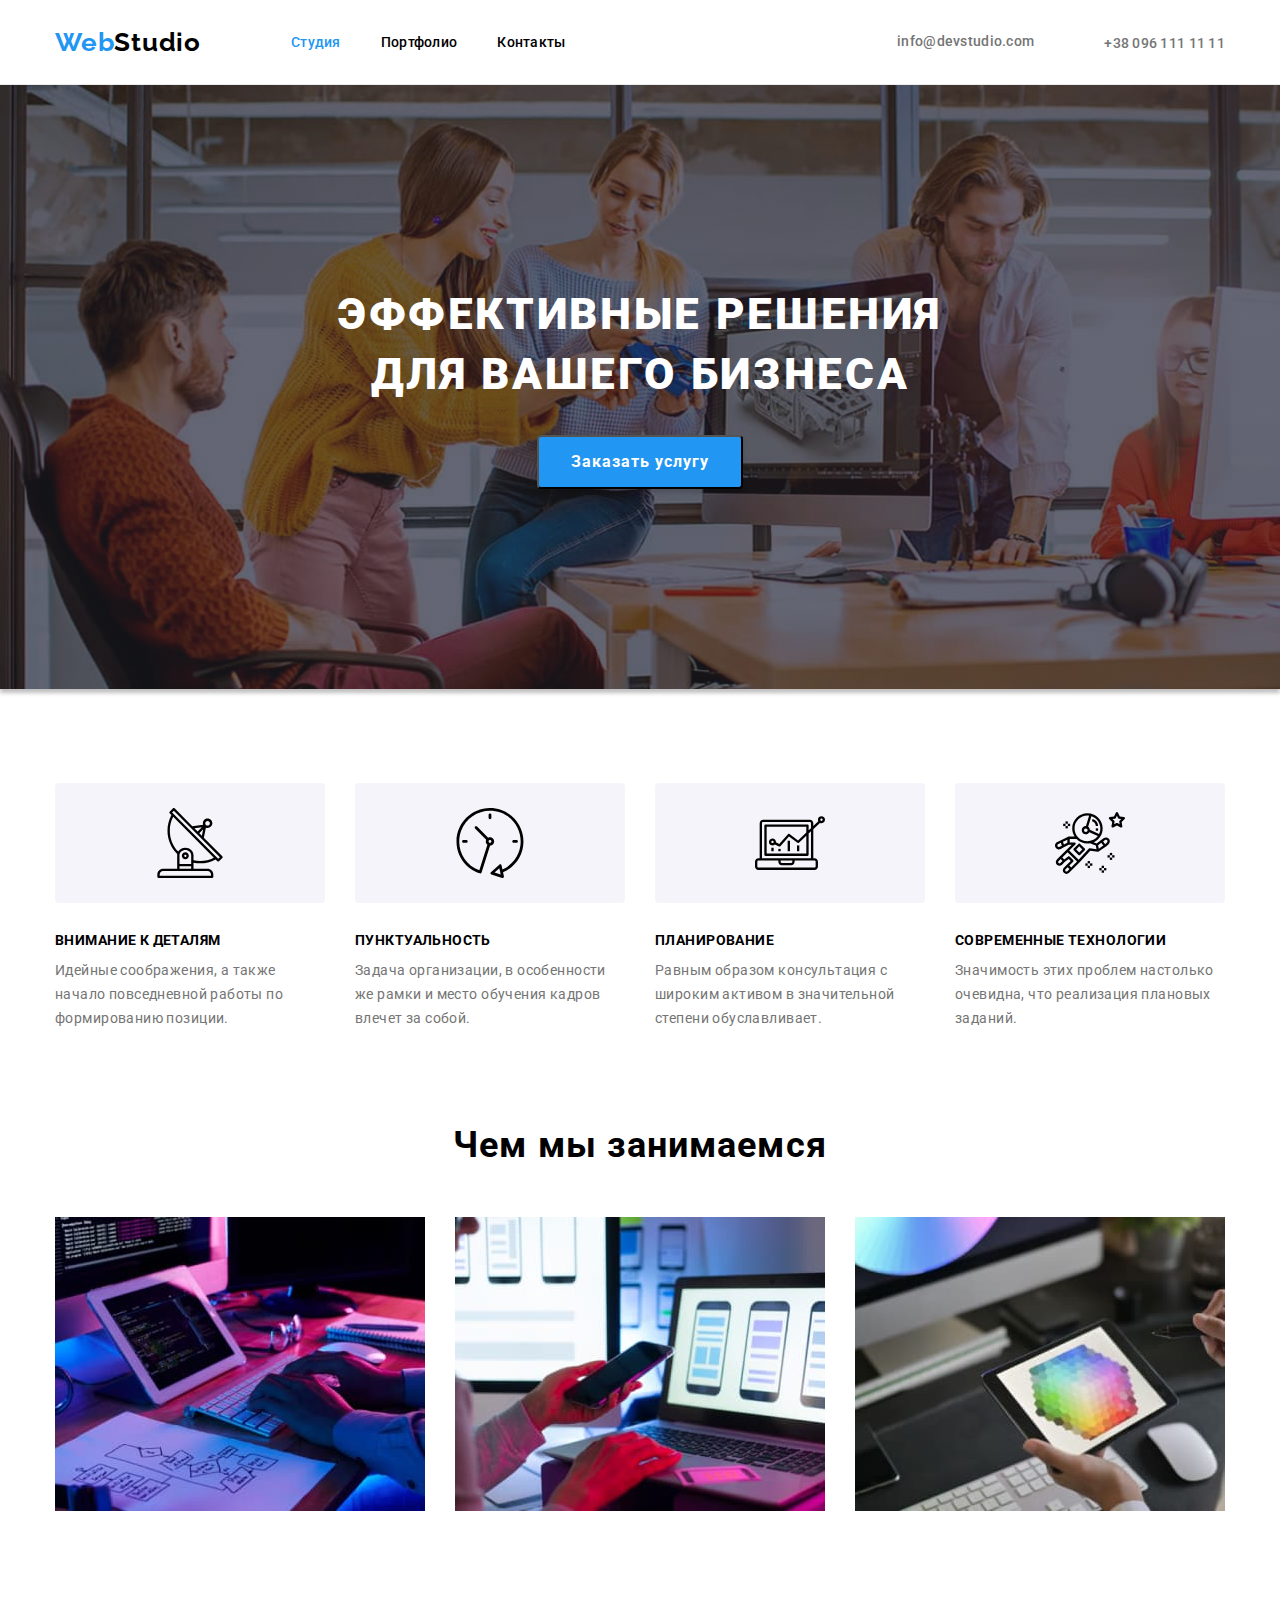
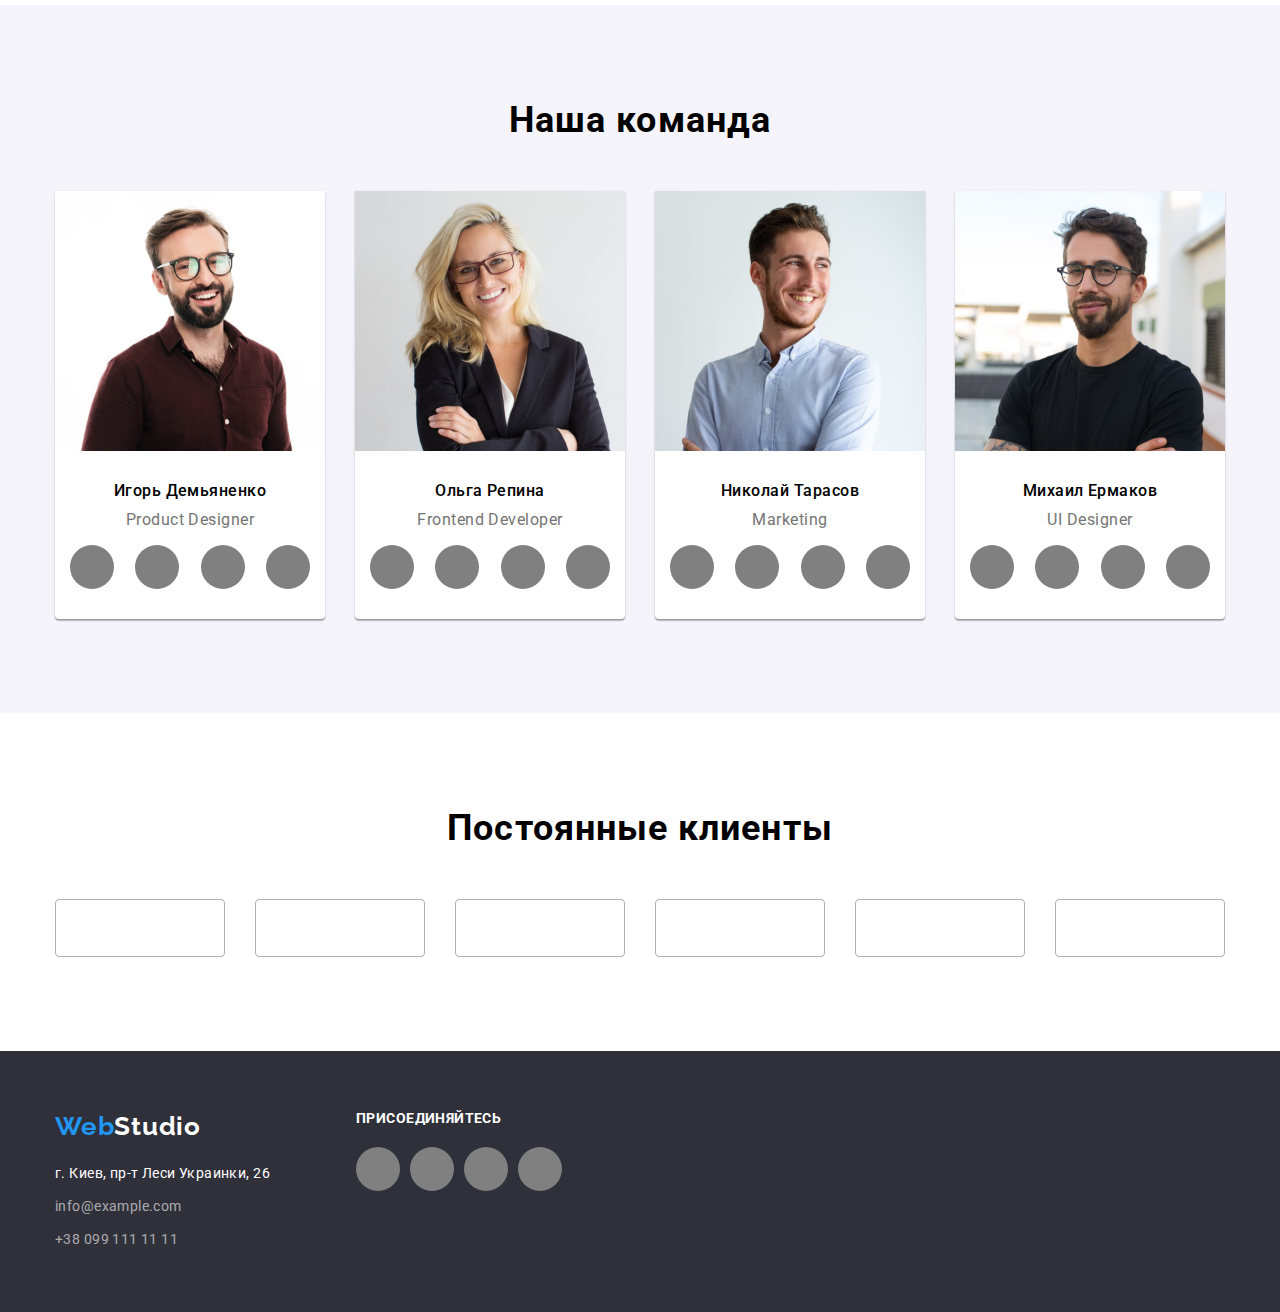
==== commit c27dac43: "Сайт без отображения иконок" ====
--- a/index.html
+++ b/index.html
@@ -337,22 +337,57 @@
         </main>
      <footer class="footer">    
             <div class="container">
-                <a class="logo link" lang="en" href=""><span class="logo-part">Web</span><span
-                        class="logo-dark-background">Studio</span></a>
-                <address class="address">
-                    <ul class="address-list list">
-                        <li class="address-list-item">
-                            <a class="address-link link" href="https://goo.gl/maps/c7qryHXfXwKfHJzUA" target="_blank"
-                                rel="noopener noreferrer">г. Киев, пр-т Леси Украинки, 26</a>
-                        </li>
-                        <li class="address-list-item">
-                            <a class="address-contact link" href="mailto:info@example.com">info@example.com</a>
-                        </li>
-                        <li class="address-list-item">
-                            <a class="address-contact link" href="tel:+380991111111">+38 099 111 11 11</a>
-                        </li>
-                    </ul>
-                </address>
+                <div class="left-side-footer-wrapper">
+                    <a class="logo link" lang="en" href=""><span class="logo-part">Web</span><span
+                            class="logo-dark-background">Studio</span></a>
+                    <address class="address">
+                        <ul class="address-list list">
+                            <li class="address-list-item">
+                                <a class="address-link link" href="https://goo.gl/maps/c7qryHXfXwKfHJzUA" target="_blank"
+                                    rel="noopener noreferrer">г. Киев, пр-т Леси Украинки, 26</a>
+                            </li>
+                            <li class="address-list-item">
+                                <a class="address-contact link" href="mailto:info@example.com">info@example.com</a>
+                            </li>
+                            <li class="address-list-item">
+                                <a class="address-contact link" href="tel:+380991111111">+38 099 111 11 11</a>
+                            </li>
+                        </ul>
+                    </address>
+                </div>
+                <div class="social-links-footer-wrapper">
+                    <p class="enjoy-title">Присоединяйтесь</p>
+                    <ul class="social-list-footer">
+                        <li class="social-list-footer-item list">
+                            <a href="" class="social-list-footer-link link">
+                                <svg class="social-list-footer-icon" width="20" height="20">
+                                    <use href="./images/icons.svg#icon-instagram"></use>
+                                </svg>
+                            </a>
+                        </li>
+                        <li class="social-list-footer-item list">
+                            <a href="" class="social-list-footer-link link">
+                                <svg class="social-list-footer-icon" width="20" height="20">
+                                    <use href="./images/icons.svg#icon-twitter"></use>
+                                </svg>
+                            </a>
+                        </li>
+                        <li class="social-list-footer-item list">
+                            <a href="" class="social-list-footer-link link">
+                                <svg class="social-list-footer-icon" width="20" height="20">
+                                    <use href="./images/icons.svg#icon-facebook"></use>
+                                </svg>
+                            </a>
+                        </li>
+                        <li class="social-list-footer-item list">
+                            <a href="" class="social-list-footer-link link">
+                                <svg class="social-list-footer-icon" width="20" height="20">
+                                    <use href="./images/icons.svg#icon-linkedin"></use>
+                                </svg>
+                            </a>
+                        </li>
+                    </ul>
+                </div>
             </div>
     </footer>
 </body>
--- a/css/styles.css
+++ b/css/styles.css
@@ -455,6 +455,13 @@
   border-top: none;
 }
 
+.project-item-image:hover .project-item-description,
+.project-item-image:focus .project-item-description {
+box-shadow: 0px 1px 1px rgba(0, 0, 0, 0.12),
+0px 4px 4px rgba(0, 0, 0, 0.06), 
+1px 4px 6px rgba(0, 0, 0, 0.16);
+}
+
 .project-title {
   font-weight: 700;
   font-size: 18px;
@@ -547,6 +554,12 @@
   display: block;
 }
 
+.address-list {
+  min-width: 231px;
+  min-height: 81px;
+}
+
+
 .address-list-item:not(:last-child) {
   margin-bottom: 9px;
 }
@@ -555,4 +568,61 @@
 .address-contact:focus {
   color: var(--accent-color);
 }
+
+.footer .container {
+  display: flex;
+} 
+
+
+.left-side-footer-wrapper,
+.social-links-footer-wrapper {
+  display: flex;
+  flex-direction: column;
+  }
+
+  .left-side-footer-wrapper {
+    margin-right: 70px;
+  }
+
+  .social-links-footer-wrapper {
+    min-width: 206px;
+    min-height: 80px;
+  }
+
+.enjoy-title {
+  font-weight: 700;
+  font-size: 14px;
+  line-height: 1.14;
+  letter-spacing: 0.03em;
+  text-transform: uppercase;
+  color: var(--third-text-color);
+  margin-bottom: 20px;
+}
+
+.social-list-footer {
+  display: flex;
+  justify-content: space-between;
+  }
+
+.social-list-footer-link {
+  display: flex;
+  align-items: center;
+  justify-content: center;
+  width: 44px;
+  height: 44px;
+  border-radius: 50%;
+  background-color: grey;
+}
+
+.social-list-footer-link:hover .social-list-icon,
+.social-list-footer-link:focus .social-list-icon {
+  fill: var(--third-text-color);
+}
+
+.social-list-footer-link:hover,
+.social-list-footer-link:focus {
+  background-color: var(--accent-color);
+  }
+
+
 /* FOOTER END*/
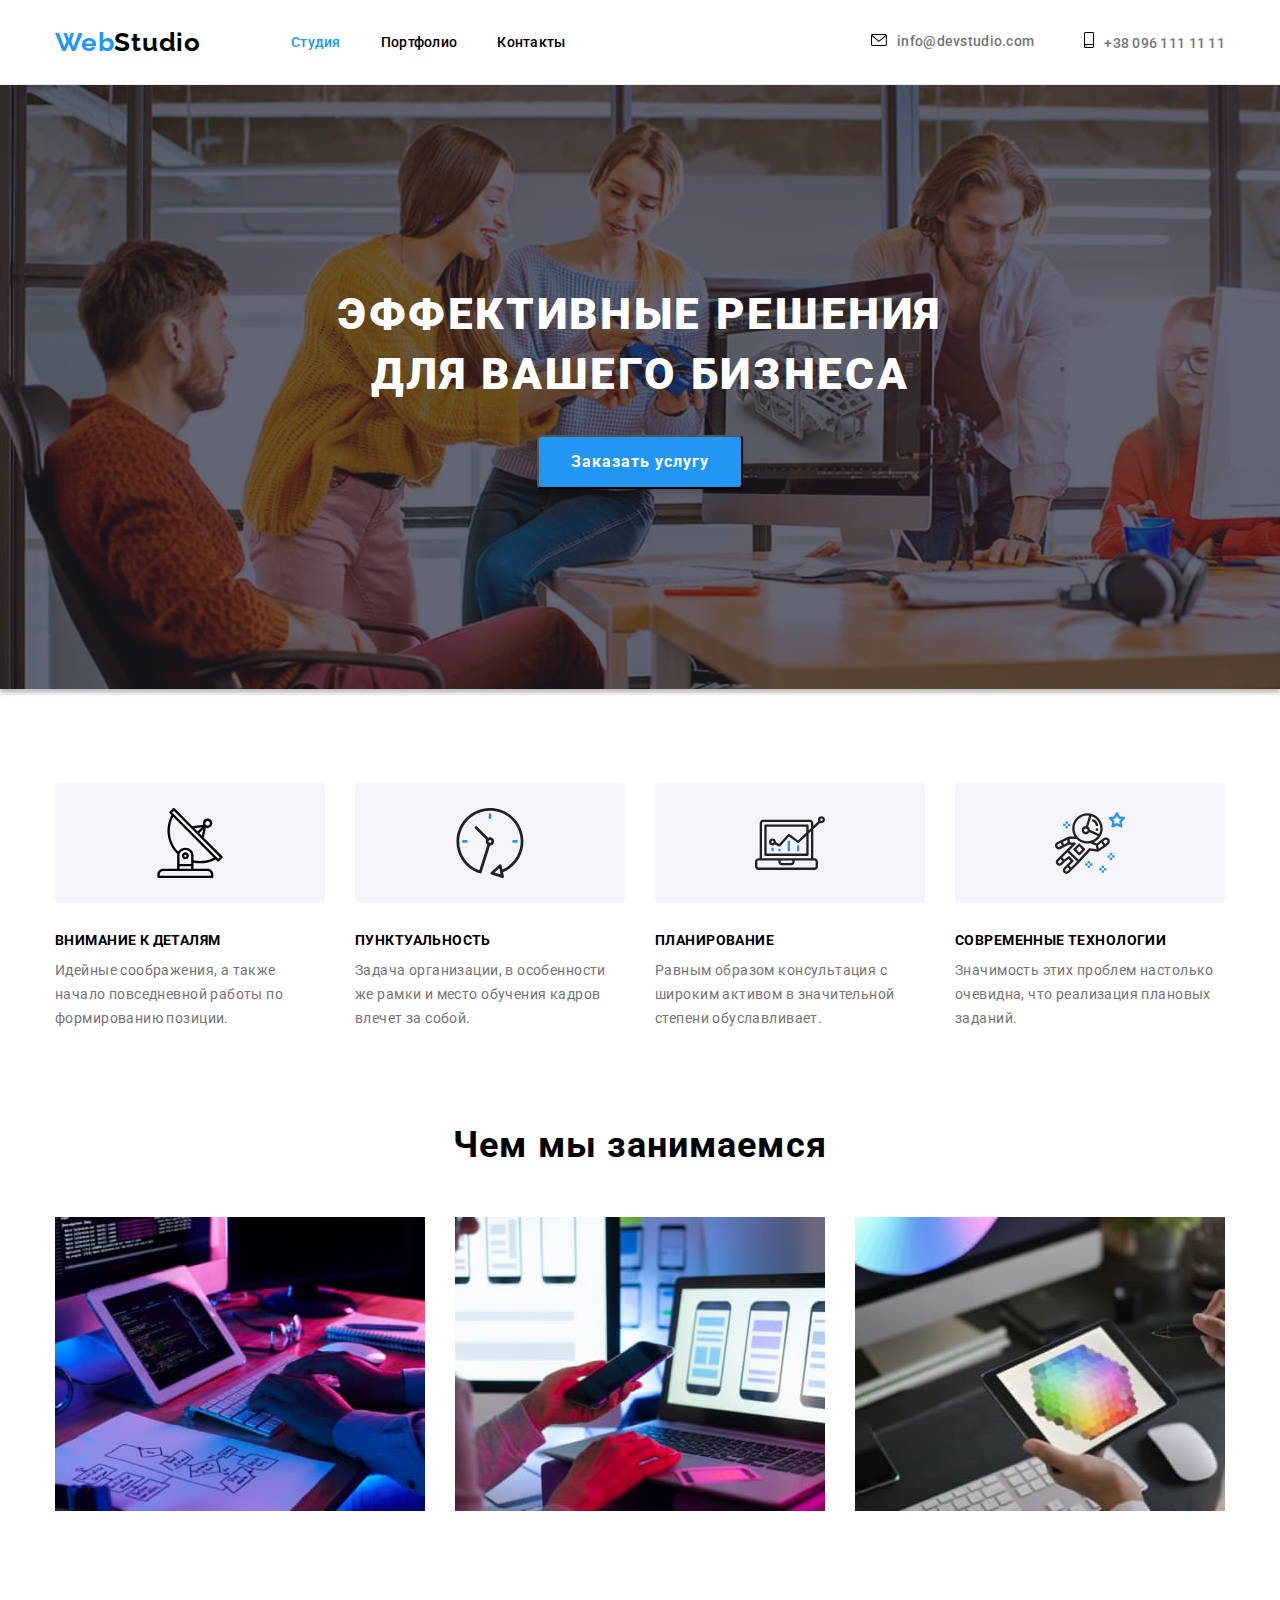
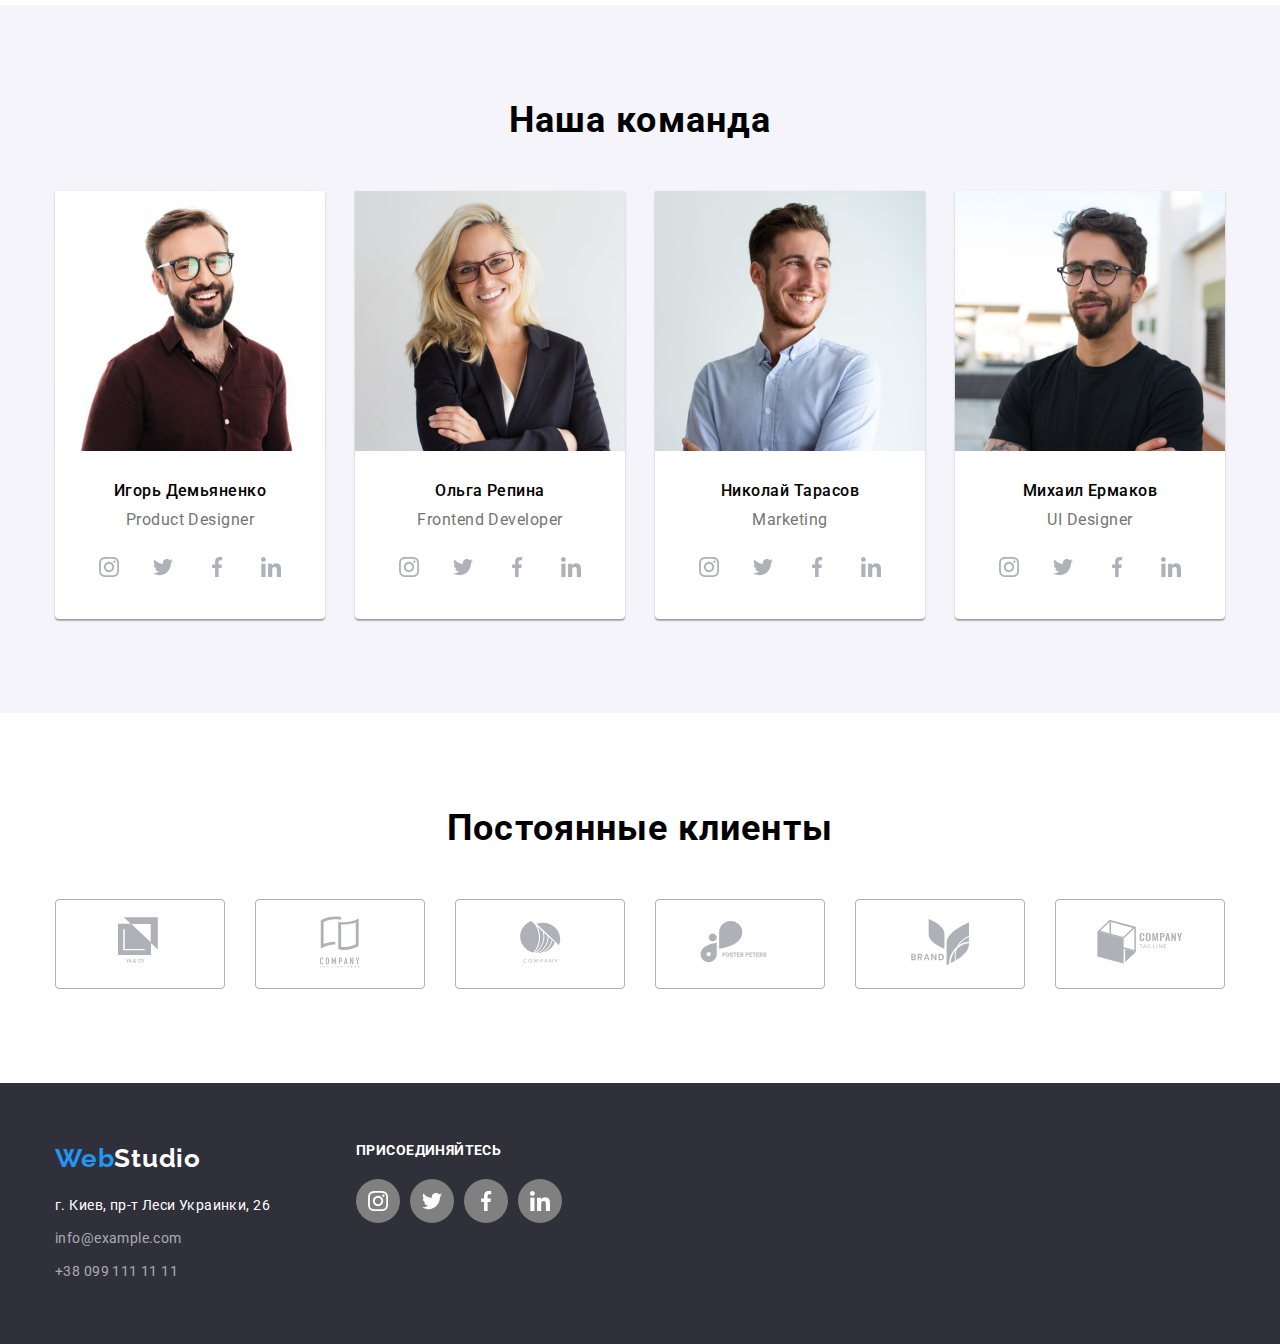
==== commit 0491c5d3: "Застосовано новий спрайт, надано філи у цсс, почищено спрайт" ====
--- a/index.html
+++ b/index.html
@@ -31,7 +31,7 @@
                     <li class="contact-items">
                         <a class="contact-mail link" href="mailto:info@devstudio.com">
                             <svg class="contact-mail-icon" width="16" height="12">
-                                <use href="./images/icons.svg#icon-envelope"></use>
+                                <use href="./images/icons.svg#icon-envelope-hover"></use>
                             </svg>info@devstudio.com</a>
                     </li>
                     <li class="contact-items">
--- a/css/styles.css
+++ b/css/styles.css
@@ -12,6 +12,7 @@
   --dark-background-color: #2f303a;
   --btn-box-shadow-color: 0px 4px 4px rgba(0, 0, 0, 0.15);
   --logo-light-theme-color: #000;
+  --social-icons-color-light-theme: #AFB1B8;
 }
 
 body {
@@ -150,7 +151,9 @@
 }
 
 .contact-mail:hover .contact-mail-icon,
-.contact-mail:focus .contact-tel-icon {
+.contact-mail:focus .contact-mail-icon,
+.contact-tel:hover .contact-tel-icon,
+.contact-tel:focus .contact-tel-icon {
   fill: currentColor;
 }
 
@@ -160,6 +163,7 @@
   padding-top: 32px;
   padding-bottom: 32px;
 }
+
 .contact-mail-icon,
 .contact-tel-icon {
   margin-right: 10px;
@@ -346,7 +350,7 @@
 }
 
 .team-member-description {
-  padding: 30px 15px;
+  padding: 30px 32px;
 }
 
 .team-member-name {
@@ -374,7 +378,10 @@
   width: 44px;
   height: 44px;
   border-radius: 50%;
-  background-color: grey;
+  }
+
+.social-list-icon {
+fill: var(--social-icons-color-light-theme);
 }
 
 .social-list-link:hover .social-list-icon,
@@ -491,6 +498,7 @@
   display: flex;
   flex-wrap: wrap;
   justify-content: center;
+  align-items: center;
   margin-left: -30px;
   margin-top: -30px;
 }
@@ -505,13 +513,28 @@
   border: 1px solid #afb1b8;
   box-sizing: border-box;
   border-radius: 4px;
+  min-height: 90px;
 }
 
 .regular-customers-icon-box:hover .regular-customers-icon,
 .regular-customers-icon-box:focus .regular-customers-icon {
-  fill: var(--accent-color);
-  border-color: var(--accent-color);
-}
+  fill: currentColor;
+   }
+
+.regular-customers-icon-box:hover .regular-customers-list-item,
+.regular-customers-icon-box:focus .regular-customers-list-item {
+   border: 1px solid var(--accent-color);
+}
+
+.regular-customers-list-item:hover .regular-customers-icon,
+.regular-customers-list-item:focus .regular-customers-icon {
+fill: var(--accent-color);
+}
+
+.regular-customers-icon {
+fill: var(--social-icons-color-light-theme);
+}
+
 /*END REGULAR CUSTOMER*/
 
 /* FOOTER */
@@ -601,6 +624,8 @@
 
 .social-list-footer {
   display: flex;
+  align-items: center;
+  justify-content: center;
   justify-content: space-between;
   }
 
@@ -614,8 +639,8 @@
   background-color: grey;
 }
 
-.social-list-footer-link:hover .social-list-icon,
-.social-list-footer-link:focus .social-list-icon {
+.social-list-footer-icon,
+.social-list-footer-icon {
   fill: var(--third-text-color);
 }
 
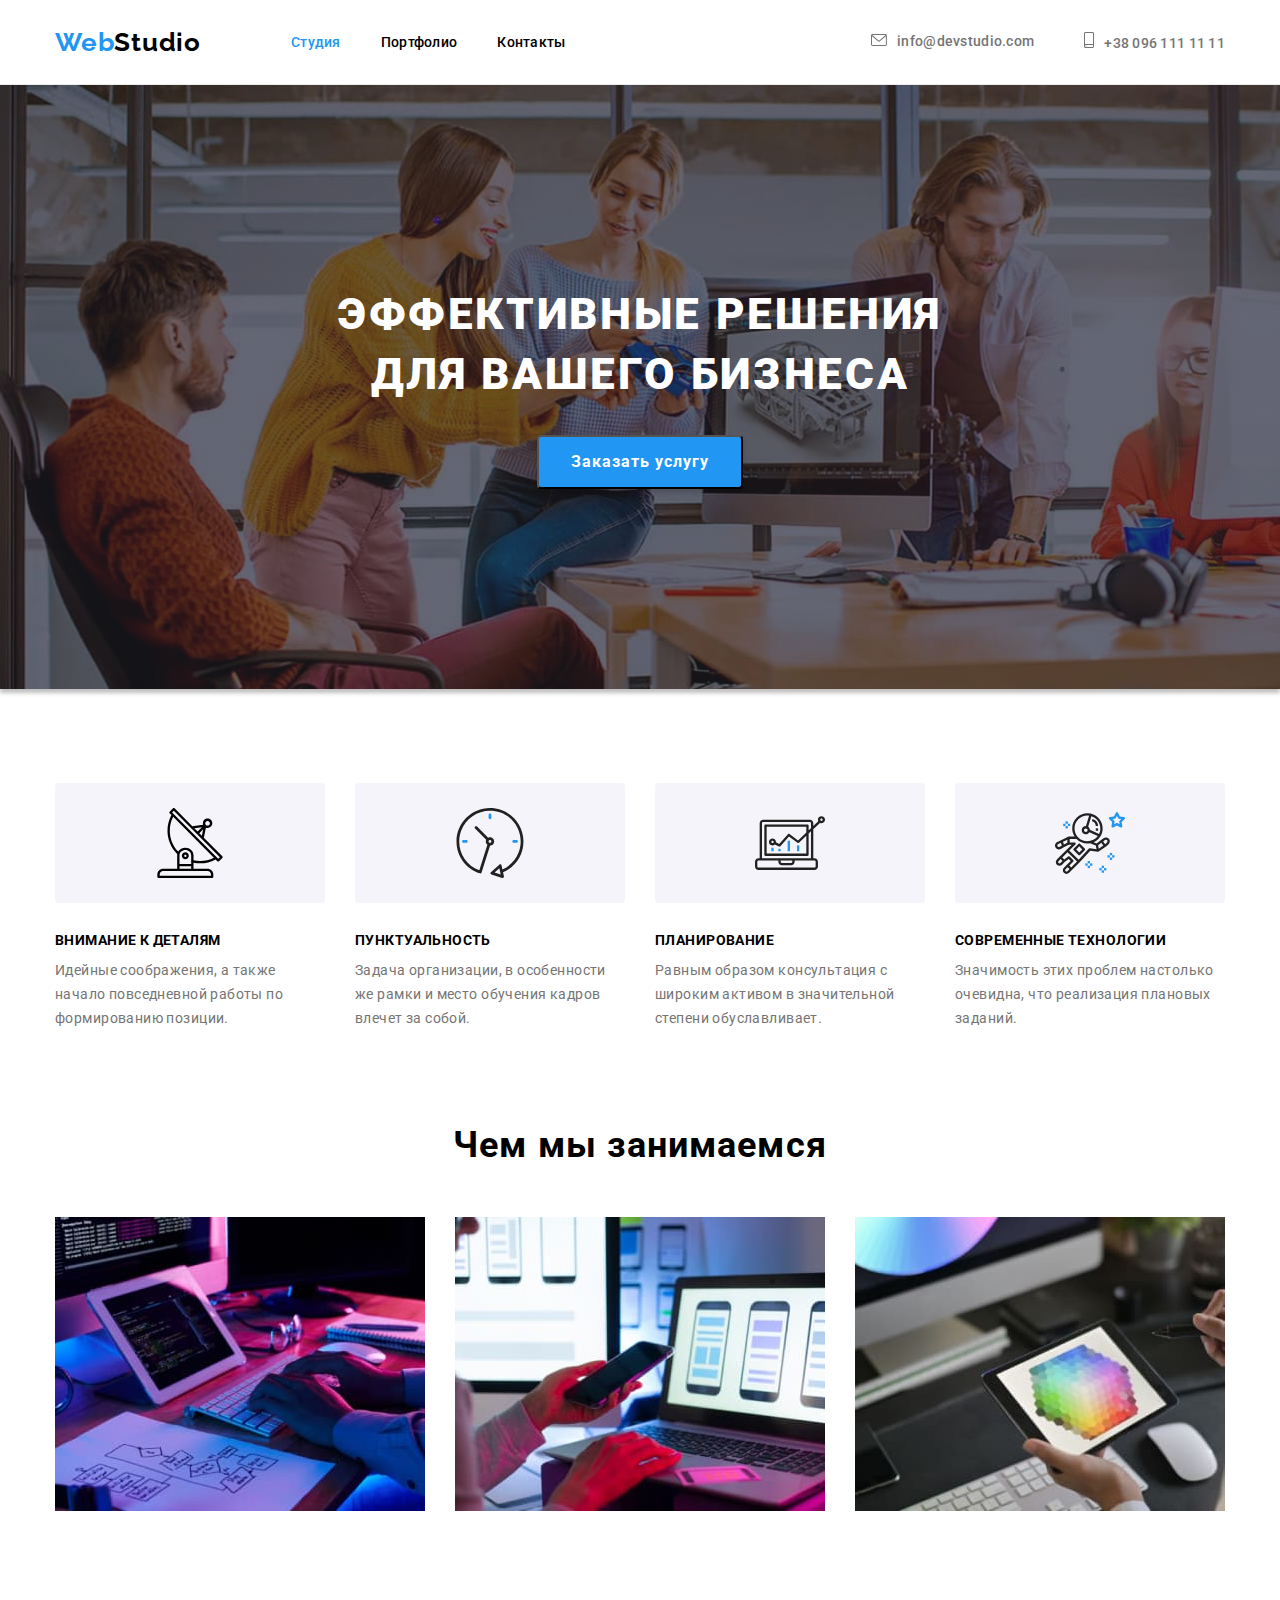
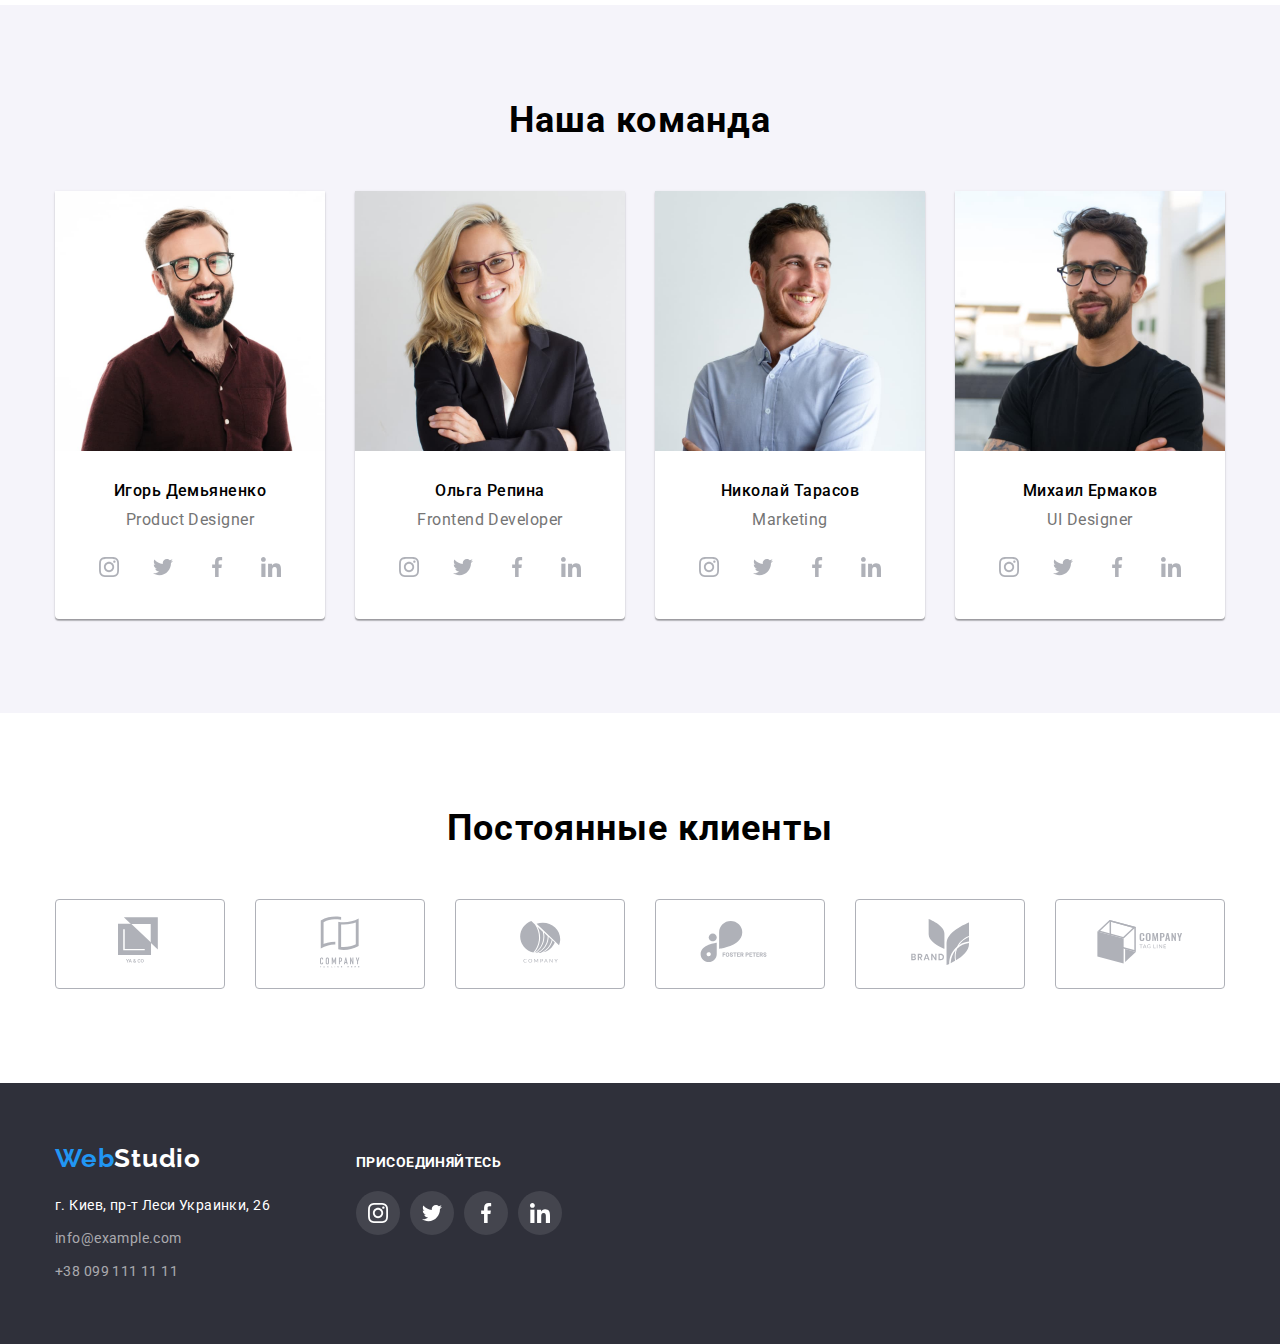
==== commit 9e3ee322: "Виправлено, але тінь на картках не спрацьовує" ====
--- a/index.html
+++ b/index.html
@@ -44,14 +44,18 @@
             </div>
     </header>    
         <main>
+
             <!--Секция Hero-->
+            
             <section class="hero">
                 <div class="container">
                     <h1 class="hero-title">Эффективные решения для вашего бизнеса</h1>
                     <button class="modal-btn" type="button">Заказать услугу</button>
                 </div>
             </section>
+
             <!--Секция Преимущества-->
+
             <section class="advantages">
                 <div class="container">
                     <h2 class="advantages-title visually-hidden">Преимущества Веб Студии</h2>
@@ -103,7 +107,9 @@
                     </ul>
                 </div>
             </section>
+
             <!--Род деятельности-->
+
             <section class="company-skills">
                 <div class="container">
                     <h2 class="company-description">Чем мы занимаемся</h2>
@@ -123,7 +129,9 @@
                     </ul>
                 </div>
             </section>
+            
             <!--Наша команда-->
+
             <section class="team">
                 <div class="container">
                     <h2 class="company-description">Наша команда</h2>
--- a/css/styles.css
+++ b/css/styles.css
@@ -137,6 +137,28 @@
   font-size: 14px;
   line-height: 1.14;
   letter-spacing: 0.02em;
+  padding-top: 32px;
+  padding-bottom: 32px;
+}
+
+.contact-mail,
+.contact-tel {
+  display: flex;
+  font-weight: 500;
+  font-size: 14px;
+  line-height: 1.14;
+  letter-spacing: 0.02em;
+  padding-top: 32px;
+  padding-bottom: 32px;
+  color: var(--second-text-color);
+  align-items: baseline;
+  }
+
+.contact-mail-icon,
+.contact-tel-icon {
+  margin-right: 10px;
+  cursor: pointer;
+  fill: currentColor;
 }
 
 .navigation-link:hover,
@@ -155,28 +177,6 @@
 .contact-tel:hover .contact-tel-icon,
 .contact-tel:focus .contact-tel-icon {
   fill: currentColor;
-}
-
-.navigation-link,
-.contact-mail,
-.contact-tel {
-  padding-top: 32px;
-  padding-bottom: 32px;
-}
-
-.contact-mail-icon,
-.contact-tel-icon {
-  margin-right: 10px;
-  cursor: pointer;
-}
-
-.contact-mail,
-.contact-tel {
-  font-weight: 500;
-  font-size: 14px;
-  line-height: 1.14;
-  letter-spacing: 0.02em;
-  color: var(--second-text-color);
 }
 
 /* HEADER END */
@@ -441,6 +441,9 @@
 .filter-btn:focus {
   background-color: var(--accent-color);
   color: var(--third-text-color);
+  box-shadow: 0px 3px 1px rgba(0, 0, 0, 0.1),
+  0px 1px 2px rgba(0, 0, 0, 0.08),
+  0px 2px 2px rgba(0, 0, 0, 0.12);
 }
 
 .project-list {
@@ -451,6 +454,7 @@
 }
 
 .project-item {
+  display: flex;
   flex-basis: calc((100% - 270px) / 3);
   margin-left: 30px;
   margin-top: 30px;
@@ -462,11 +466,13 @@
   border-top: none;
 }
 
-.project-item-image:hover .project-item-description,
-.project-item-image:focus .project-item-description {
-box-shadow: 0px 1px 1px rgba(0, 0, 0, 0.12),
-0px 4px 4px rgba(0, 0, 0, 0.06), 
-1px 4px 6px rgba(0, 0, 0, 0.16);
+.project-item-image {
+  display: block;
+}
+
+.project-item-image:hover 
+.project-item-image:focus {
+  box-shadow: 0px 1px 1px rgba(0, 0, 0, 0.12), 0px 4px 4px rgba(0, 0, 0, 0.06), 1px 4px 6px rgba(0, 0, 0, 0.16);
 }
 
 .project-title {
@@ -510,29 +516,26 @@
   flex-basis: calc((100% - 180px) / 6);
   margin-left: 30px;
   margin-top: 30px;
-  border: 1px solid #afb1b8;
   box-sizing: border-box;
   border-radius: 4px;
   min-height: 90px;
-}
-
-.regular-customers-icon-box:hover .regular-customers-icon,
-.regular-customers-icon-box:focus .regular-customers-icon {
-  fill: currentColor;
-   }
-
-.regular-customers-icon-box:hover .regular-customers-list-item,
-.regular-customers-icon-box:focus .regular-customers-list-item {
-   border: 1px solid var(--accent-color);
+  border: 1px solid var(--social-icons-color-light-theme);
+  color: var(--social-icons-color-light-theme);
+}
+
+.regular-customers-icon {
+fill: currentColor;
+}
+
+.regular-customers-list-item:hover,
+.regular-customers-list-item:focus  {
+fill: var(--accent-color);
+border: 1px solid var(--accent-color);
 }
 
 .regular-customers-list-item:hover .regular-customers-icon,
 .regular-customers-list-item:focus .regular-customers-icon {
-fill: var(--accent-color);
-}
-
-.regular-customers-icon {
-fill: var(--social-icons-color-light-theme);
+  fill: var(--accent-color);
 }
 
 /*END REGULAR CUSTOMER*/
@@ -594,6 +597,7 @@
 
 .footer .container {
   display: flex;
+  align-items: baseline;
 } 
 
 
@@ -607,12 +611,7 @@
     margin-right: 70px;
   }
 
-  .social-links-footer-wrapper {
-    min-width: 206px;
-    min-height: 80px;
-  }
-
-.enjoy-title {
+  .enjoy-title {
   font-weight: 700;
   font-size: 14px;
   line-height: 1.14;
@@ -627,6 +626,10 @@
   align-items: center;
   justify-content: center;
   justify-content: space-between;
+  }
+
+  .social-list-footer-item:not(:last-child) {
+  margin-right: 10px;
   }
 
 .social-list-footer-link {
@@ -636,7 +639,7 @@
   width: 44px;
   height: 44px;
   border-radius: 50%;
-  background-color: grey;
+  background-color:rgba(255, 255, 255, 0.1);
 }
 
 .social-list-footer-icon,
